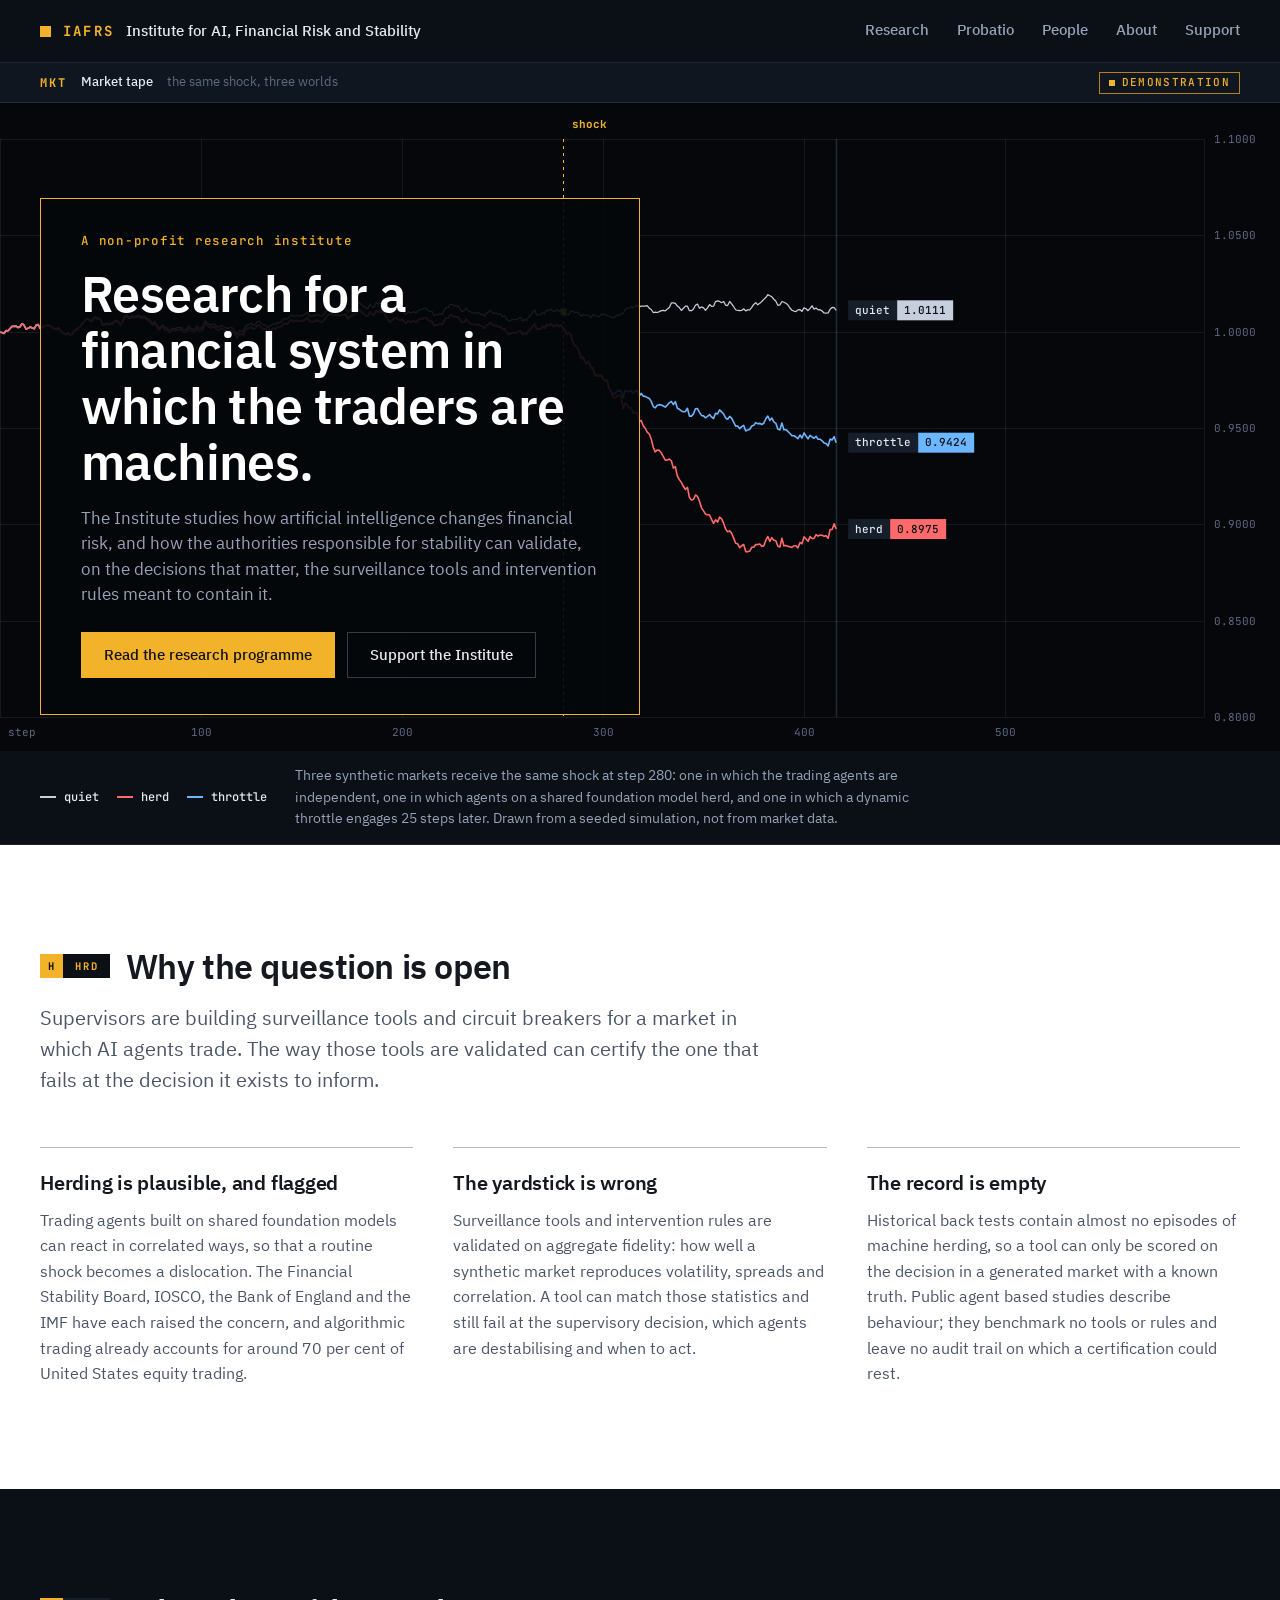
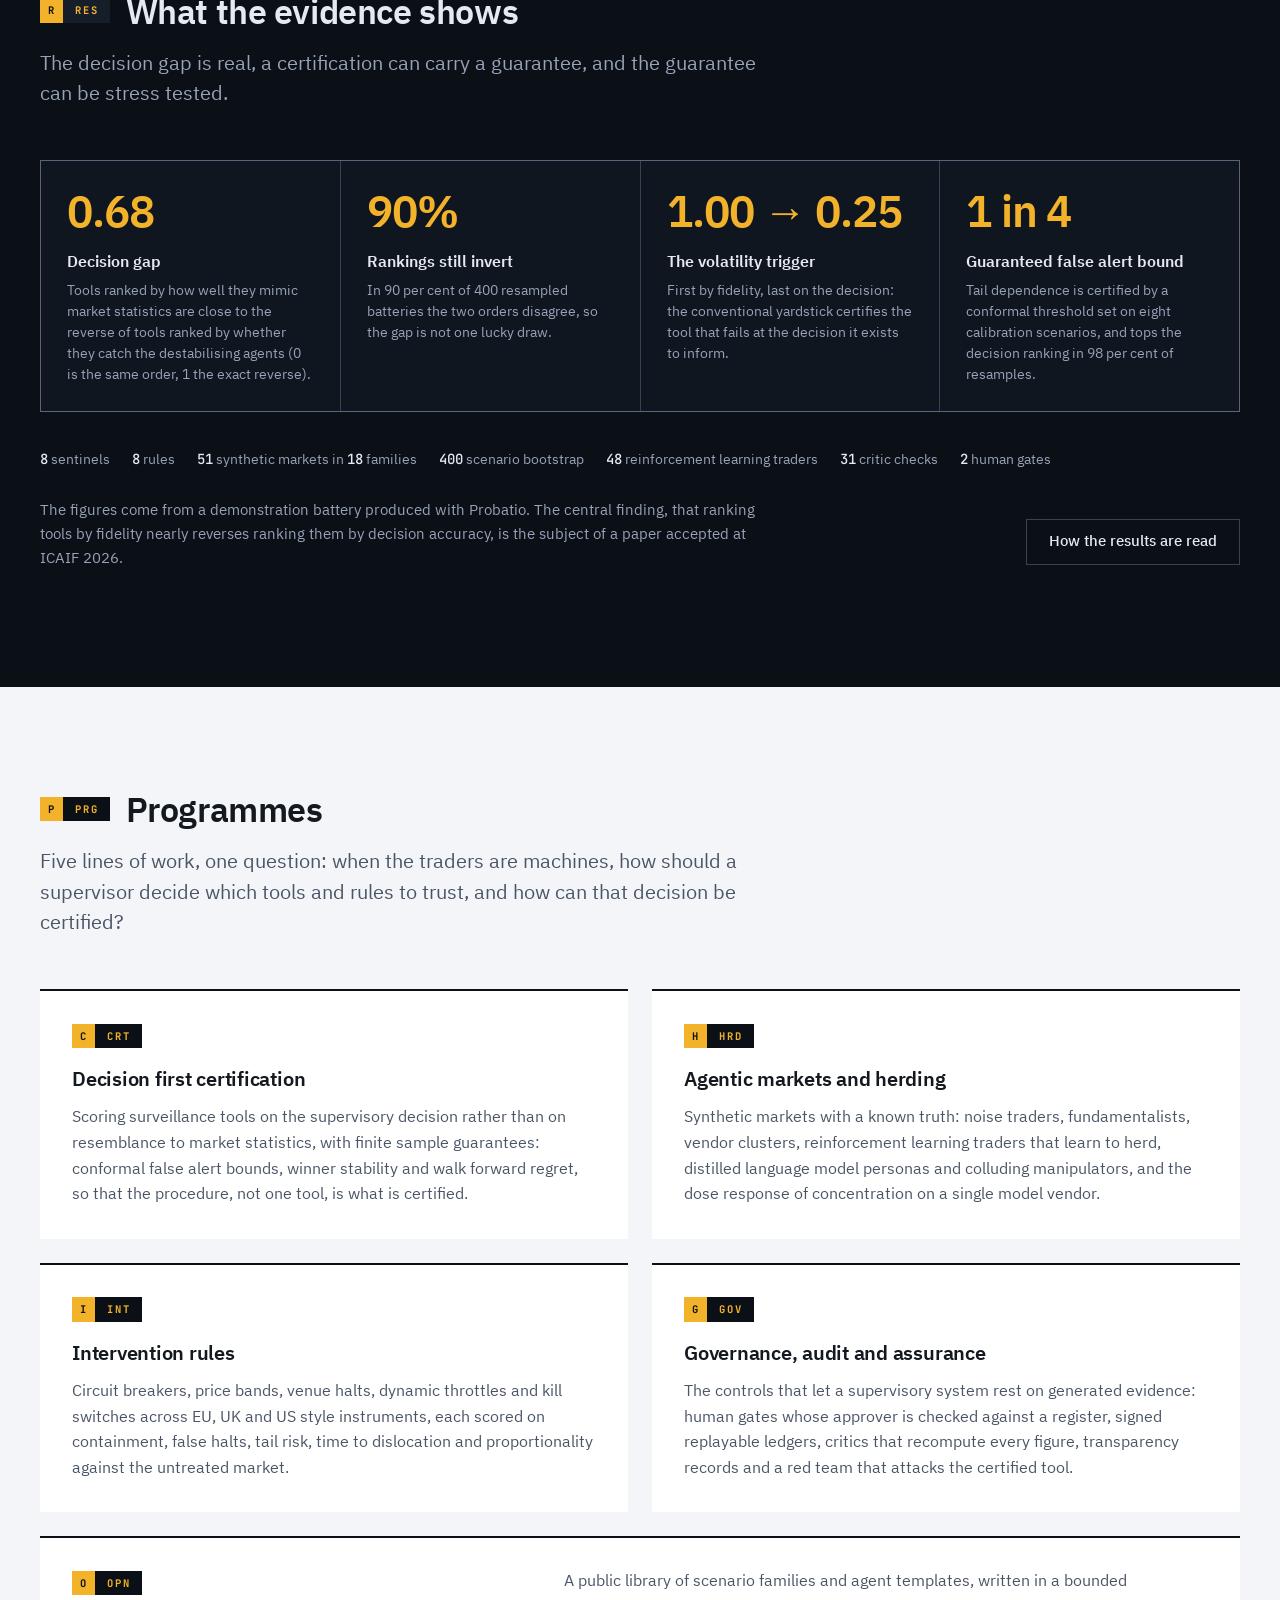
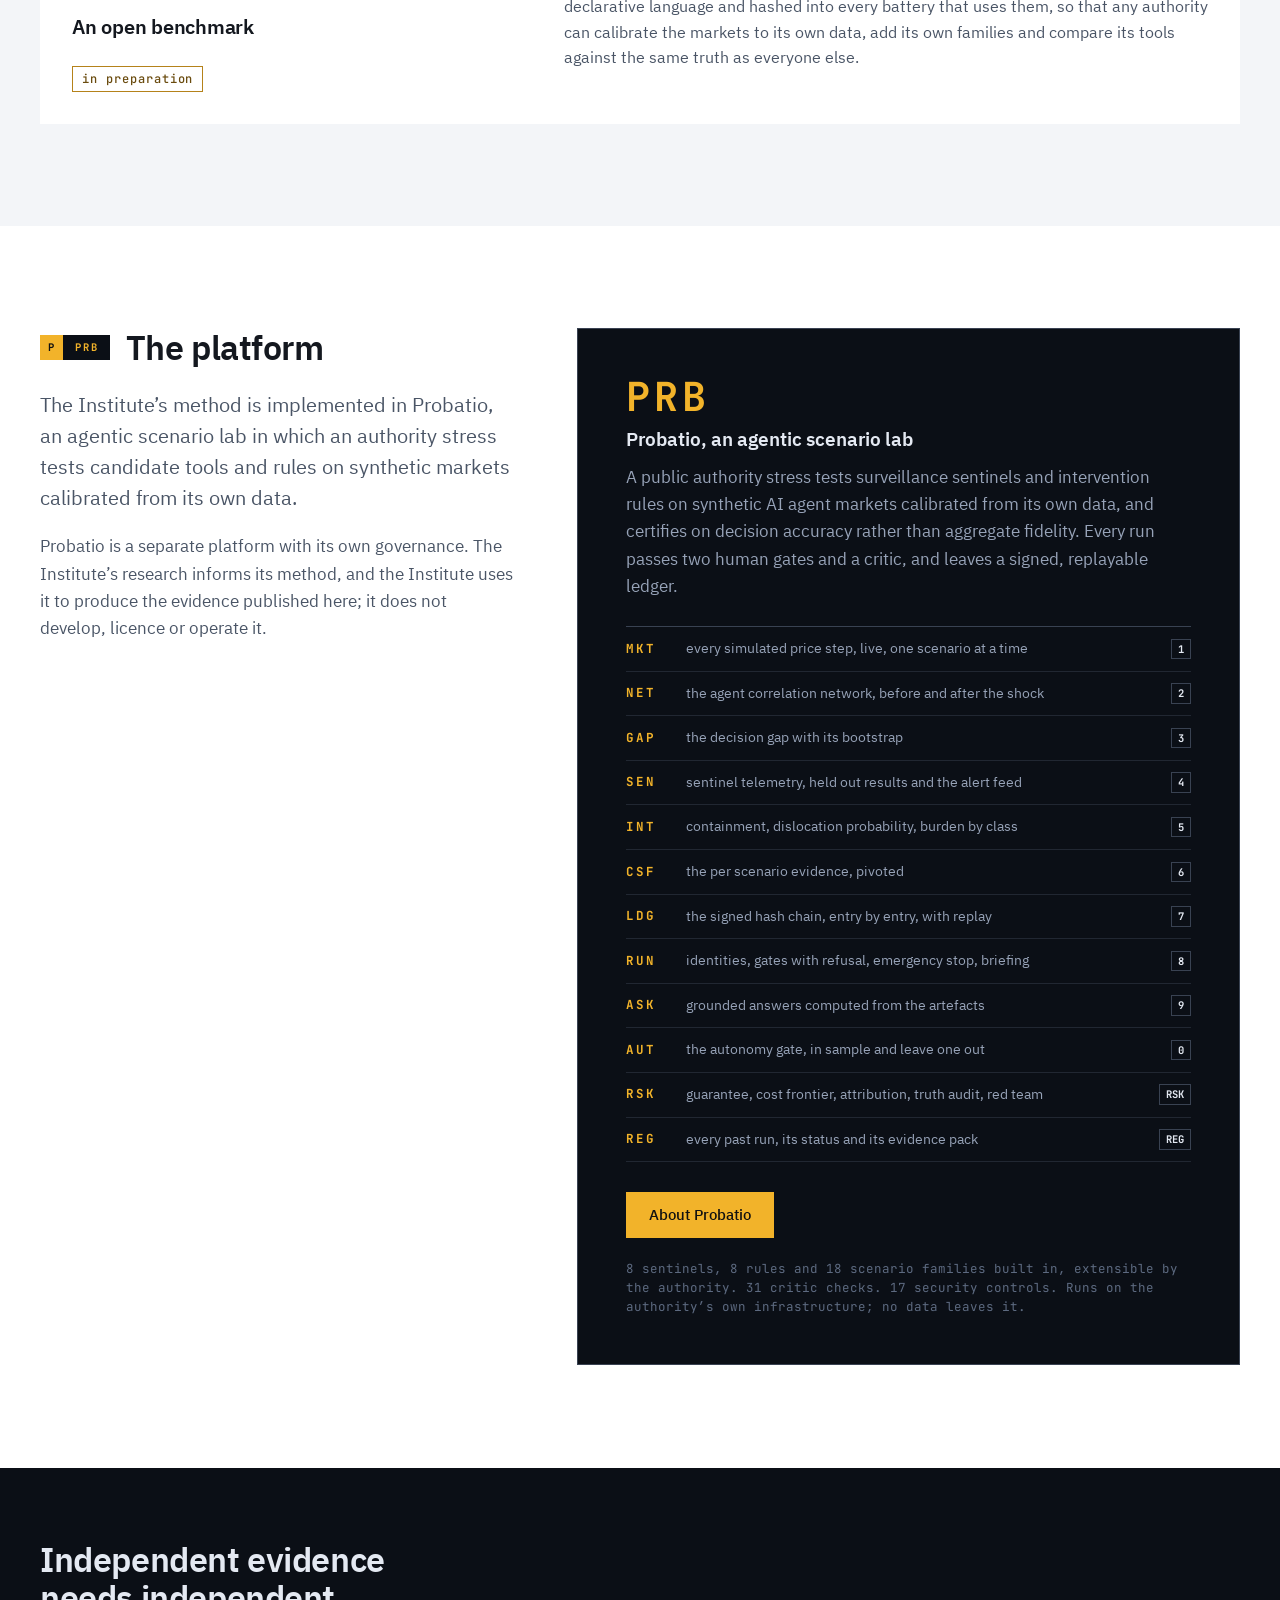
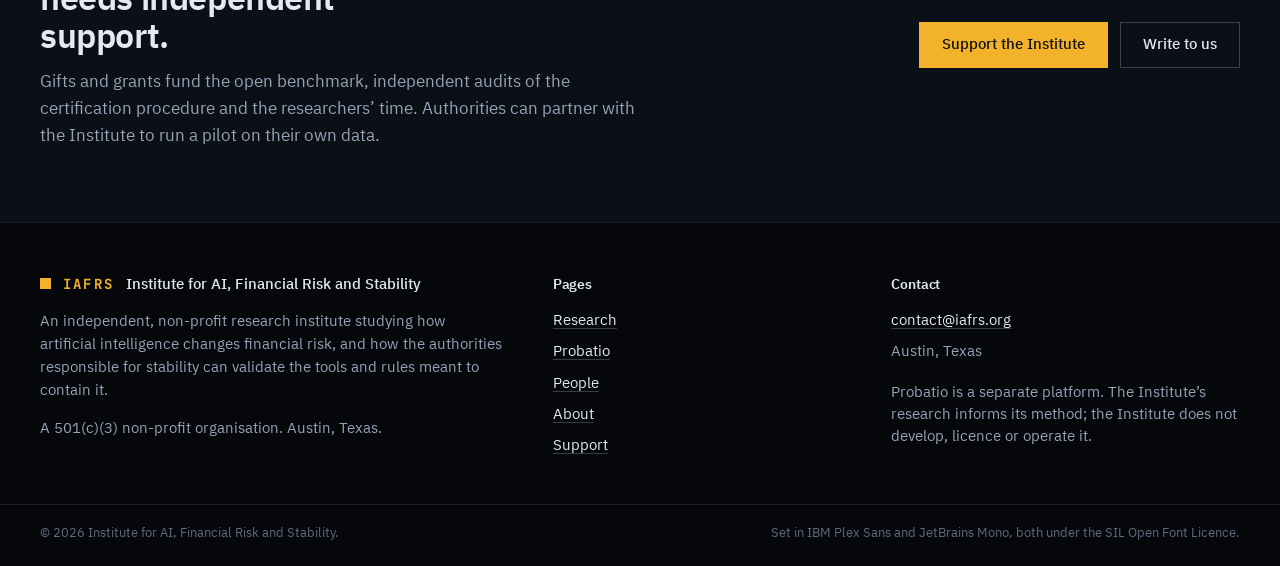
==== index.html @ 9e25022d "Institute site" ====
<!doctype html>
<html lang="en-GB">
<head>
<meta charset="utf-8">
<meta name="viewport" content="width=device-width, initial-scale=1">
<title>Institute for AI, Financial Risk and Stability</title>
<meta name="description" content="An independent, non-profit research institute studying how artificial intelligence changes financial risk, and how supervisors can validate the tools and rules meant to contain it.">
<meta property="og:title" content="Institute for AI, Financial Risk and Stability">
<meta property="og:description" content="An independent, non-profit research institute studying how artificial intelligence changes financial risk, and how supervisors can validate the tools and rules meant to contain it.">
<meta property="og:type" content="website">
<meta property="og:url" content="https://dgodorozha.github.io/iafrs/">
<meta property="og:image" content="https://dgodorozha.github.io/iafrs/img/og.png">
<meta name="twitter:card" content="summary_large_image">
<meta name="theme-color" content="#0b0f16">
<link rel="icon" href="img/favicon-32.png" sizes="32x32" type="image/png">
<link rel="icon" href="img/favicon-192.png" sizes="192x192" type="image/png">
<link rel="apple-touch-icon" href="img/apple-touch-icon.png">
<link rel="stylesheet" href="css/styles.css">
</head>
<body>
<a class="skip" href="#main">Skip to content</a>
<header class="top">
  <div class="wrap">
    <a class="brand" href="index.html" aria-label="Institute for AI, Financial Risk and Stability, home">
      <span class="brand__glyph" aria-hidden="true"></span>
      <span class="brand__code" aria-hidden="true">IAFRS</span>
      <span class="brand__name">Institute for AI, Financial Risk and Stability</span>
    </a>
    <button class="menu-btn" type="button" aria-expanded="false" aria-controls="nav">Menu</button>
    <nav class="nav" id="nav" aria-label="Site">
        <a href="research.html">Research</a>
        <a href="probatio.html">Probatio</a>
        <a href="people.html">People</a>
        <a href="about.html">About</a>
        <a href="support.html">Support</a>
    </nav>
  </div>
</header>
<main id="main">

<section class="hero" aria-label="Introduction">
  <div class="term">
    <div class="term__bar">
      <span class="fcode">MKT</span>
      <span class="title">Market tape</span>
      <span class="sub">the same shock, three worlds</span>
      <span class="right"><span class="chip chip--amber">demonstration</span></span>
    </div>
    <div class="term__body">
      <canvas id="tape" aria-hidden="true"></canvas>
      <div class="hero__card">
        <div class="kicker">A non-profit research institute</div>
        <h1>Research for a financial system in which the traders are machines.</h1>
        <p>The Institute studies how artificial intelligence changes financial risk, and how the authorities responsible for stability can validate, on the decisions that matter, the surveillance tools and intervention rules meant to contain it.</p>
        <div class="hero__actions">
          <a class="btn btn--amber" href="research.html">Read the research programme</a>
          <a class="btn btn--ghost-ink" href="support.html">Support the Institute</a>
        </div>
      </div>
    </div>
    <div class="term__foot">
      <div class="legend" aria-hidden="true"><span class="key key--quiet">quiet</span><span class="key key--herd">herd</span><span class="key key--throttle">throttle</span></div>
      <div class="caption">Three synthetic markets receive the same shock at step 280: one in which the trading agents are independent, one in which agents on a shared foundation model herd, and one in which a dynamic throttle engages 25 steps later. Drawn from a seeded simulation, not from market data.</div>
    </div>
  </div>
</section>

<section class="section" aria-labelledby="problem-h">
  <div class="wrap">
    <div class="head">
      <div class="head__row"><span class="tag"><b>H</b><span>HRD</span></span><h2 id="problem-h">Why the question is open</h2></div>
      <p class="lede">Supervisors are building surveillance tools and circuit breakers for a market in which AI agents trade. The way those tools are validated can certify the one that fails at the decision it exists to inform.</p>
    </div>
    <div class="cols">
      <div>
        <h3>Herding is plausible, and flagged</h3>
        <p>Trading agents built on shared foundation models can react in correlated ways, so that a routine shock becomes a dislocation. The Financial Stability Board, IOSCO, the Bank of England and the IMF have each raised the concern, and algorithmic trading already accounts for around 70 per cent of United States equity trading.</p>
      </div>
      <div>
        <h3>The yardstick is wrong</h3>
        <p>Surveillance tools and intervention rules are validated on aggregate fidelity: how well a synthetic market reproduces volatility, spreads and correlation. A tool can match those statistics and still fail at the supervisory decision, which agents are destabilising and when to act.</p>
      </div>
      <div>
        <h3>The record is empty</h3>
        <p>Historical back tests contain almost no episodes of machine herding, so a tool can only be scored on the decision in a generated market with a known truth. Public agent based studies describe behaviour; they benchmark no tools or rules and leave no audit trail on which a certification could rest.</p>
      </div>
    </div>
  </div>
</section>

<section class="section section--ink" aria-labelledby="evidence-h">
  <div class="wrap">
    <div class="head">
      <div class="head__row"><span class="tag"><b>R</b><span>RES</span></span><h2 id="evidence-h">What the evidence shows</h2></div>
      <p class="lede">The decision gap is real, a certification can carry a guarantee, and the guarantee can be stress tested.</p>
    </div>
    <div class="tiles">
      <div class="tile"><div class="tile__n">0.68</div><div class="tile__l">Decision gap</div><div class="tile__t">Tools ranked by how well they mimic market statistics are close to the reverse of tools ranked by whether they catch the destabilising agents (0 is the same order, 1 the exact reverse).</div></div>
      <div class="tile"><div class="tile__n">90%</div><div class="tile__l">Rankings still invert</div><div class="tile__t">In 90 per cent of 400 resampled batteries the two orders disagree, so the gap is not one lucky draw.</div></div>
      <div class="tile"><div class="tile__n">1.00 &rarr; 0.25</div><div class="tile__l">The volatility trigger</div><div class="tile__t">First by fidelity, last on the decision: the conventional yardstick certifies the tool that fails at the decision it exists to inform.</div></div>
      <div class="tile"><div class="tile__n">1 in 4</div><div class="tile__l">Guaranteed false alert bound</div><div class="tile__t">Tail dependence is certified by a conformal threshold set on eight calibration scenarios, and tops the decision ranking in 98 per cent of resamples.</div></div>
    </div>
    <div class="counts"><span><b>8</b> sentinels</span><span><b>8</b> rules</span><span><b>51</b> synthetic markets in <b>18</b> families</span><span><b>400</b> scenario bootstrap</span><span><b>48</b> reinforcement learning traders</span><span><b>31</b> critic checks</span><span><b>2</b> human gates</span></div>
    <div class="after-tiles">
      <p>The figures come from a demonstration battery produced with Probatio. The central finding, that ranking tools by fidelity nearly reverses ranking them by decision accuracy, is the subject of a paper accepted at ICAIF 2026.</p>
      <a class="btn btn--ghost-ink" href="research.html">How the results are read</a>
    </div>
  </div>
</section>

<section class="section section--panel" aria-labelledby="prog-h">
  <div class="wrap">
    <div class="head">
      <div class="head__row"><span class="tag"><b>P</b><span>PRG</span></span><h2 id="prog-h">Programmes</h2></div>
      <p class="lede">Five lines of work, one question: when the traders are machines, how should a supervisor decide which tools and rules to trust, and how can that decision be certified?</p>
    </div>
    <div class="prog">
      <article style="background:var(--paper)">
        <span class="tag"><b>C</b><span>CRT</span></span>
        <h3>Decision first certification</h3>
        <p>Scoring surveillance tools on the supervisory decision rather than on resemblance to market statistics, with finite sample guarantees: conformal false alert bounds, winner stability and walk forward regret, so that the procedure, not one tool, is what is certified.</p>
      </article>
      <article style="background:var(--paper)">
        <span class="tag"><b>H</b><span>HRD</span></span>
        <h3>Agentic markets and herding</h3>
        <p>Synthetic markets with a known truth: noise traders, fundamentalists, vendor clusters, reinforcement learning traders that learn to herd, distilled language model personas and colluding manipulators, and the dose response of concentration on a single model vendor.</p>
      </article>
      <article style="background:var(--paper)">
        <span class="tag"><b>I</b><span>INT</span></span>
        <h3>Intervention rules</h3>
        <p>Circuit breakers, price bands, venue halts, dynamic throttles and kill switches across EU, UK and US style instruments, each scored on containment, false halts, tail risk, time to dislocation and proportionality against the untreated market.</p>
      </article>
      <article style="background:var(--paper)">
        <span class="tag"><b>G</b><span>GOV</span></span>
        <h3>Governance, audit and assurance</h3>
        <p>The controls that let a supervisory system rest on generated evidence: human gates whose approver is checked against a register, signed replayable ledgers, critics that recompute every figure, transparency records and a red team that attacks the certified tool.</p>
      </article>
      <article class="wide" style="background:var(--paper)">
        <div>
          <span class="tag"><b>O</b><span>OPN</span></span>
          <h3>An open benchmark</h3>
          <span class="status">in preparation</span>
        </div>
        <p>A public library of scenario families and agent templates, written in a bounded declarative language and hashed into every battery that uses them, so that any authority can calibrate the markets to its own data, add its own families and compare its tools against the same truth as everyone else.</p>
      </article>
    </div>
  </div>
</section>

<section class="section" aria-labelledby="prb-h">
  <div class="wrap">
    <div class="split">
      <div class="sticky">
        <div class="head" style="margin-bottom:24px">
          <div class="head__row"><span class="tag"><b>P</b><span>PRB</span></span><h2 id="prb-h">The platform</h2></div>
        </div>
        <p class="lede" style="margin-bottom:20px">The Institute&rsquo;s method is implemented in Probatio, an agentic scenario lab in which an authority stress tests candidate tools and rules on synthetic markets calibrated from its own data.</p>
        <p class="muted">Probatio is a separate platform with its own governance. The Institute&rsquo;s research informs its method, and the Institute uses it to produce the evidence published here; it does not develop, licence or operate it.</p>
      </div>
      <div class="front">
    <div class="front__code">PRB</div>
    <div class="front__name">Probatio, an agentic scenario lab</div>
    <p>A public authority stress tests surveillance sentinels and intervention rules on synthetic AI agent markets calibrated from its own data, and certifies on decision accuracy rather than aggregate fidelity. Every run passes two human gates and a critic, and leaves a signed, replayable ledger.</p>
    <div class="front__grid front__grid--one">
      <div class="front__row"><span class="fcode">MKT</span><span>every simulated price step, live, one scenario at a time</span><span class="kbd">1</span></div>
      <div class="front__row"><span class="fcode">NET</span><span>the agent correlation network, before and after the shock</span><span class="kbd">2</span></div>
      <div class="front__row"><span class="fcode">GAP</span><span>the decision gap with its bootstrap</span><span class="kbd">3</span></div>
      <div class="front__row"><span class="fcode">SEN</span><span>sentinel telemetry, held out results and the alert feed</span><span class="kbd">4</span></div>
      <div class="front__row"><span class="fcode">INT</span><span>containment, dislocation probability, burden by class</span><span class="kbd">5</span></div>
      <div class="front__row"><span class="fcode">CSF</span><span>the per scenario evidence, pivoted</span><span class="kbd">6</span></div>
      <div class="front__row"><span class="fcode">LDG</span><span>the signed hash chain, entry by entry, with replay</span><span class="kbd">7</span></div>
      <div class="front__row"><span class="fcode">RUN</span><span>identities, gates with refusal, emergency stop, briefing</span><span class="kbd">8</span></div>
      <div class="front__row"><span class="fcode">ASK</span><span>grounded answers computed from the artefacts</span><span class="kbd">9</span></div>
      <div class="front__row"><span class="fcode">AUT</span><span>the autonomy gate, in sample and leave one out</span><span class="kbd">0</span></div>
      <div class="front__row"><span class="fcode">RSK</span><span>guarantee, cost frontier, attribution, truth audit, red team</span><span class="kbd">RSK</span></div>
      <div class="front__row"><span class="fcode">REG</span><span>every past run, its status and its evidence pack</span><span class="kbd">REG</span></div>
    </div>
    <div class="front__actions">
      <a class="btn btn--amber" href="probatio.html">About Probatio</a>
    </div>
    <div class="front__build">8 sentinels, 8 rules and 18 scenario families built in, extensible by the authority. 31 critic checks. 17 security controls. Runs on the authority&rsquo;s own infrastructure; no data leaves it.</div>
  </div>
    </div>
  </div>
</section>

<section class="band" aria-labelledby="give-h">
  <div class="wrap">
    <div>
      <h2 id="give-h">Independent evidence needs independent support.</h2>
      <p>Gifts and grants fund the open benchmark, independent audits of the certification procedure and the researchers&rsquo; time. Authorities can partner with the Institute to run a pilot on their own data.</p>
    </div>
    <div class="band__actions">
      <a class="btn btn--amber" href="support.html">Support the Institute</a>
      <a class="btn btn--ghost-ink" href="mailto:contact@iafrs.org">Write to us</a>
    </div>
  </div>
</section>

</main>
<footer class="foot">
  <div class="wrap">
    <div>
      <a class="brand" href="index.html" aria-label="Institute for AI, Financial Risk and Stability, home">
        <span class="brand__glyph" aria-hidden="true"></span>
        <span class="brand__code" aria-hidden="true">IAFRS</span>
        <span class="brand__name">Institute for AI, Financial Risk and Stability</span>
      </a>
      <p>An independent, non-profit research institute studying how artificial intelligence changes financial risk, and how the authorities responsible for stability can validate the tools and rules meant to contain it.</p>
      <p>A 501(c)(3) non-profit organisation. Austin, Texas.</p>
    </div>
    <div>
      <h4>Pages</h4>
      <ul>
        <li><a href="research.html">Research</a></li>
        <li><a href="probatio.html">Probatio</a></li>
        <li><a href="people.html">People</a></li>
        <li><a href="about.html">About</a></li>
        <li><a href="support.html">Support</a></li>
      </ul>
    </div>
    <div>
      <h4>Contact</h4>
      <ul>
        <li><a href="mailto:contact@iafrs.org">contact@iafrs.org</a></li>
        <li>Austin, Texas</li>
      </ul>
      <p class="small" style="margin-top:18px">Probatio is a separate platform. The Institute&rsquo;s research informs its method; the Institute does not develop, licence or operate it.</p>
    </div>
  </div>
  <div class="legal">
    <div class="wrap">
      <span>&copy; 2026 Institute for AI, Financial Risk and Stability.</span>
      <span>Set in IBM Plex Sans and JetBrains Mono, both under the SIL Open Font Licence.</span>
    </div>
  </div>
</footer>
<script src="js/site.js"></script>
</body>
</html>
---- css/styles.css ----
/* Institute for AI, Financial Risk and Stability
   White pages, dark panels, amber for codes and the active state, blue for data.
   Words in IBM Plex Sans, codes and figures in JetBrains Mono. One pixel rules,
   no rounded corners, no shadows. */

@font-face { font-family: "IBM Plex Sans"; font-weight: 400; font-style: normal; font-display: swap; src: url("../fonts/ibm-plex-sans-latin-400-normal.woff2") format("woff2"); }
@font-face { font-family: "IBM Plex Sans"; font-weight: 500; font-style: normal; font-display: swap; src: url("../fonts/ibm-plex-sans-latin-500-normal.woff2") format("woff2"); }
@font-face { font-family: "IBM Plex Sans"; font-weight: 600; font-style: normal; font-display: swap; src: url("../fonts/ibm-plex-sans-latin-600-normal.woff2") format("woff2"); }
@font-face { font-family: "JetBrains Mono"; font-weight: 400; font-style: normal; font-display: swap; src: url("../fonts/jetbrains-mono-latin-400-normal.woff2") format("woff2"); }
@font-face { font-family: "JetBrains Mono"; font-weight: 500; font-style: normal; font-display: swap; src: url("../fonts/jetbrains-mono-latin-500-normal.woff2") format("woff2"); }
@font-face { font-family: "JetBrains Mono"; font-weight: 700; font-style: normal; font-display: swap; src: url("../fonts/jetbrains-mono-latin-700-normal.woff2") format("woff2"); }

:root {
  --paper: #ffffff; --panel: #f3f5f8; --panel-2: #e8ecf2;
  --ink: #0b0f16; --ink-2: #10161f; --ink-3: #161e2a; --well: #05070b;
  --text: #14181f; --text-2: #4a5566; --text-3: #7a8597;
  --on-ink: #e4e9f2; --on-ink-2: #97a3b8; --on-ink-3: #5d6a80;
  --line: rgba(20, 24, 31, .12); --line-strong: rgba(20, 24, 31, .3);
  --line-ink: rgba(148, 163, 196, .16); --line-ink-2: rgba(148, 163, 196, .34);
  --amber: #f2b32a; --amber-deep: #b5821a; --amber-ink: #6a4b0e;
  --blue: #6cb5ff; --blue-deep: #2f6fb3; --herd: #ff6b6b; --quiet: #c7cfdc;
  --sans: "IBM Plex Sans", -apple-system, "Segoe UI", Roboto, Helvetica, Arial, sans-serif;
  --mono: "JetBrains Mono", ui-monospace, "SF Mono", Menlo, Consolas, monospace;
  --wrap: 1200px; --gutter: clamp(20px, 4vw, 40px);
}

* { box-sizing: border-box; }
html { -webkit-text-size-adjust: 100%; scroll-behavior: smooth; }
body { margin: 0; background: var(--paper); color: var(--text); font: 400 17px/1.6 var(--sans); -webkit-font-smoothing: antialiased; }
img, svg, canvas { display: block; max-width: 100%; }
a { color: inherit; text-decoration: underline; text-decoration-thickness: 1px; text-underline-offset: .18em; text-decoration-color: var(--amber-deep); }
a:hover { text-decoration-color: currentColor; }
:focus-visible { outline: 2px solid var(--amber); outline-offset: 2px; }
h1, h2, h3, h4 { margin: 0; font-weight: 600; letter-spacing: -.012em; line-height: 1.12; }
h1 { font-size: clamp(34px, 4.2vw, 50px); }
h2 { font-size: clamp(26px, 3vw, 34px); }
h3 { font-size: 20px; line-height: 1.3; }
h4 { font-size: 17px; line-height: 1.4; }
p { margin: 0 0 1em; }
p:last-child { margin-bottom: 0; }
ul, ol { margin: 0; padding-left: 1.2em; }
strong { font-weight: 600; }
em { font-style: italic; }
.mono, .num { font-family: var(--mono); font-variant-numeric: tabular-nums; }
.wrap { width: min(var(--wrap), 100% - 2 * var(--gutter)); margin: 0 auto; }
.lede { font-size: clamp(18px, 1.6vw, 21px); line-height: 1.5; color: var(--text-2); max-width: 62ch; }
.measure { max-width: 68ch; }
.muted { color: var(--text-2); }
.small { font-size: 14.5px; line-height: 1.55; }
.visually-hidden { position: absolute; width: 1px; height: 1px; margin: -1px; padding: 0; overflow: hidden; clip: rect(0 0 0 0); white-space: nowrap; border: 0; }
.skip { position: absolute; left: 12px; top: -60px; z-index: 50; background: var(--amber); color: #111; padding: 8px 12px; font: 500 14px var(--sans); text-decoration: none; }
.skip:focus { top: 12px; }

/* ------------------------------------------------------------- tags -- */
.tag { display: inline-flex; align-items: stretch; vertical-align: middle; font: 700 10.5px/1 var(--mono); letter-spacing: .18em; text-transform: uppercase; white-space: nowrap; }
.tag b { background: var(--amber); color: #111; padding: 7px 7px 7px 8px; font-weight: 700; }
.tag span { background: var(--ink); color: var(--amber); padding: 7px 11px 7px 12px; }
.ink .tag span, .section--ink .tag span, .term .tag span { background: var(--ink-3); }
.fcode { font: 700 12px/1 var(--mono); letter-spacing: .16em; color: var(--amber); text-transform: uppercase; }

/* --------------------------------------------------------- top bar -- */
.top { background: var(--ink); color: var(--on-ink); border-bottom: 1px solid var(--line-ink); }
.top .wrap { display: flex; align-items: center; justify-content: space-between; gap: 24px; min-height: 62px; }
.brand { display: flex; align-items: center; gap: 12px; text-decoration: none; color: inherit; min-width: 0; }
.brand__glyph { width: 11px; height: 11px; background: var(--amber); flex: none; }
.brand__code { font: 700 14px/1 var(--mono); letter-spacing: .16em; color: var(--amber); }
.brand__name { font: 500 14.5px/1.25 var(--sans); color: var(--on-ink); }
.nav { display: flex; align-items: center; gap: 28px; }
.nav a { font: 500 14.5px/1 var(--sans); color: var(--on-ink-2); text-decoration: none; padding: 8px 0; border-bottom: 2px solid transparent; }
.nav a:hover { color: var(--on-ink); }
.nav a[aria-current="page"] { color: var(--on-ink); border-bottom-color: var(--amber); }
.menu-btn { display: none; background: none; border: 1px solid var(--line-ink-2); color: var(--on-ink); font: 500 13px var(--mono); letter-spacing: .08em; padding: 8px 12px; cursor: pointer; }

/* ------------------------------------------------------------ hero -- */
.hero { background: var(--well); color: var(--on-ink); }
.term { border-bottom: 1px solid var(--line-ink); }
.term__bar { display: flex; align-items: center; gap: 14px; height: 40px; padding: 0 var(--gutter); background: var(--ink-2); border-bottom: 1px solid var(--line-ink); font-size: 13px; color: var(--on-ink-2); }
.term__bar .title { color: var(--on-ink); font-weight: 500; }
.term__bar .sub { color: var(--on-ink-3); }
.term__bar .right { margin-left: auto; display: flex; align-items: center; gap: 14px; }
.chip { display: inline-flex; align-items: center; gap: 7px; height: 22px; padding: 0 9px; border: 1px solid var(--line-ink-2); font: 500 11px/1 var(--mono); letter-spacing: .12em; text-transform: uppercase; color: var(--on-ink-2); }
.chip::before { content: ""; width: 6px; height: 6px; background: currentColor; }
.chip--amber { color: var(--amber); border-color: var(--amber-deep); }
.term__body { position: relative; height: clamp(520px, 72vh, 760px); overflow: hidden; }
#tape { position: absolute; inset: 0; width: 100%; height: 100%; }
.hero__card { position: absolute; left: var(--gutter); bottom: clamp(24px, 4vh, 48px); width: min(600px, calc(100% - 2 * var(--gutter))); background: rgba(5, 7, 11, .9); border: 1px solid var(--amber); padding: clamp(24px, 3vw, 36px) clamp(24px, 3.2vw, 40px); }
.hero__card .kicker { font: 500 12.5px/1 var(--mono); letter-spacing: .06em; color: var(--amber); margin-bottom: 18px; }
.hero__card h1 { color: #fff; margin-bottom: 16px; }
.hero__card p { color: var(--on-ink-2); font-size: 16.5px; line-height: 1.55; max-width: 54ch; margin-bottom: 24px; }
.hero__actions { display: flex; flex-wrap: wrap; gap: 12px; }
.term__foot { display: flex; flex-wrap: wrap; align-items: center; gap: 10px 28px; padding: 14px var(--gutter); background: var(--ink); font-size: 13.5px; color: var(--on-ink-2); }
.term__foot .legend { display: flex; gap: 18px; flex: none; }
.key { display: inline-flex; align-items: center; gap: 8px; font: 500 12px/1 var(--mono); color: var(--on-ink); }
.key::before { content: ""; width: 16px; height: 2px; background: var(--k, var(--on-ink)); }
.key--quiet { --k: var(--quiet); } .key--herd { --k: var(--herd); } .key--throttle { --k: var(--blue); }
.term__foot .caption { max-width: 78ch; }

/* --------------------------------------------------------- buttons -- */
.btn { display: inline-flex; align-items: center; justify-content: center; height: 46px; padding: 0 22px; font: 500 14.5px/1 var(--sans); text-decoration: none; border: 1px solid transparent; white-space: nowrap; cursor: pointer; }
.btn--amber { background: var(--amber); color: #111; }
.btn--amber:hover { background: #ffc43a; }
.btn--ghost { border-color: var(--line-strong); color: var(--text); background: transparent; }
.btn--ghost:hover { border-color: var(--text); }
.btn--ghost-ink { border-color: var(--line-ink-2); color: var(--on-ink); background: transparent; }
.btn--ghost-ink:hover { border-color: var(--on-ink); }
.btn--small { height: 38px; padding: 0 16px; font-size: 13.5px; }

/* -------------------------------------------------------- sections -- */
.section { padding: clamp(60px, 8vw, 108px) 0; }
.section--panel { background: var(--panel); }
.section--ink { background: var(--ink); color: var(--on-ink); }
.section--ink .lede, .section--ink .muted { color: var(--on-ink-2); }
.section--ink a { text-decoration-color: var(--amber); }
.section--well { background: var(--well); color: var(--on-ink); }
.section--well .lede, .section--well .muted { color: var(--on-ink-2); }
.section--well .tag span { background: var(--ink-3); }
.head { display: flex; flex-direction: column; gap: 18px; margin-bottom: clamp(32px, 4vw, 52px); }
.head__row { display: flex; align-items: center; gap: 16px; flex-wrap: wrap; }
.page-head { padding: clamp(48px, 6vw, 84px) 0 clamp(36px, 4vw, 56px); border-bottom: 1px solid var(--line); }
.page-head .lede { margin-top: 20px; }
.rule { border: 0; border-top: 1px solid var(--line); margin: 0; }
.section--ink .rule { border-top-color: var(--line-ink); }

/* three columns with a rule above each */
.cols { display: grid; grid-template-columns: repeat(3, minmax(0, 1fr)); gap: 40px; }
.cols > * { border-top: 1px solid var(--line-strong); padding-top: 22px; }
.section--ink .cols > * { border-top-color: var(--line-ink-2); }
.cols h3 { margin-bottom: 12px; }
.cols p { color: var(--text-2); font-size: 16px; }
.section--ink .cols p { color: var(--on-ink-2); }
.cols--2 { grid-template-columns: repeat(2, minmax(0, 1fr)); }

/* stat tiles */
.tiles { display: grid; grid-template-columns: repeat(4, minmax(0, 1fr)); gap: 1px; background: var(--line-ink-2); border: 1px solid var(--line-ink-2); }
.tile { background: var(--ink-2); padding: 28px 26px 26px; min-height: 100%; }
.tile__n { font: 600 clamp(36px, 3.4vw, 46px)/1 var(--sans); letter-spacing: -.02em; color: var(--amber); font-variant-numeric: tabular-nums; margin-bottom: 18px; }
.tile__l { font: 600 15.5px/1.35 var(--sans); color: var(--on-ink); margin-bottom: 8px; }
.tile__t { font-size: 14px; line-height: 1.5; color: var(--on-ink-2); }
.tiles--paper { background: var(--line); border-color: var(--line); }
.tiles--paper .tile { background: var(--panel); }
.tiles--paper .tile__n { color: var(--text); }
.tiles--paper .tile__l { color: var(--text); }
.tiles--paper .tile__t { color: var(--text-2); }
.after-tiles { display: flex; flex-wrap: wrap; gap: 16px 40px; align-items: center; justify-content: space-between; margin-top: 28px; color: var(--on-ink-2); font-size: 15px; }
.after-tiles p { max-width: 80ch; }
.counts { display: flex; flex-wrap: wrap; gap: 8px 22px; margin-top: 36px; font-size: 14px; color: var(--on-ink-2); }
.counts b { color: var(--on-ink); font-family: var(--mono); font-weight: 500; }

/* programme panels */
.prog { display: grid; grid-template-columns: repeat(2, minmax(0, 1fr)); gap: 24px; }
.prog > article { background: var(--panel); border-top: 2px solid var(--ink); padding: 30px 32px 32px; }
.prog > article.wide { grid-column: 1 / -1; display: grid; grid-template-columns: minmax(0, 1fr) minmax(0, 1.4fr); gap: 32px; align-items: start; }
.prog h3 { margin: 18px 0 12px; }
.prog p { color: var(--text-2); font-size: 16px; }
.prog .status { display: inline-block; margin-top: 14px; font: 500 12px/1 var(--mono); letter-spacing: .08em; color: var(--amber-ink); border: 1px solid var(--amber-deep); padding: 6px 9px; }

/* the Probatio front panel */
.front { background: var(--ink); color: var(--on-ink); border: 1px solid var(--line-ink-2); padding: clamp(28px, 4vw, 48px); }
.front__code { font: 700 40px/1 var(--mono); letter-spacing: .1em; color: var(--amber); margin-bottom: 10px; }
.front__name { font: 600 19px/1.3 var(--sans); margin-bottom: 12px; }
.front p { color: var(--on-ink-2); max-width: 70ch; }
.front__grid { display: grid; grid-template-columns: repeat(2, minmax(0, 1fr)); gap: 0 40px; margin: 26px 0 30px; border-top: 1px solid var(--line-ink-2); }
.front__grid--one { grid-template-columns: 1fr; }
.front__row { display: grid; grid-template-columns: 48px minmax(0, 1fr) 34px; align-items: center; gap: 12px; padding: 11px 0; border-bottom: 1px solid var(--line-ink); font-size: 13.5px; color: var(--on-ink-2); }
.front__row .fcode { font-size: 12.5px; }
.front__row .kbd { justify-self: end; font: 700 10.5px/1 var(--mono); color: var(--on-ink); border: 1px solid var(--line-ink-2); padding: 4px 6px; }
.front__actions { display: flex; flex-wrap: wrap; gap: 12px; align-items: center; }
.front__build { margin-top: 22px; font: 400 12.5px/1.5 var(--mono); color: var(--on-ink-3); }
.split { display: grid; grid-template-columns: minmax(0, 5fr) minmax(0, 7fr); gap: clamp(32px, 5vw, 72px); align-items: start; }
.split .sticky { position: sticky; top: 24px; }

/* ---------------------------------------------------------- figures -- */
.fig { margin: 0; background: var(--paper); border: 1px solid var(--line); padding: 24px 24px 18px; }
.section--panel .fig { background: var(--paper); }
.fig__title { display: flex; align-items: baseline; justify-content: space-between; gap: 16px; flex-wrap: wrap; margin-bottom: 14px; }
.fig__title h4 { font-size: 15.5px; }
.fig__legend { display: flex; gap: 18px; font: 500 12px/1 var(--mono); color: var(--text-2); }
.fig__legend span { display: inline-flex; align-items: center; gap: 7px; }
.fig__legend i { width: 12px; height: 12px; background: var(--k); }
.fig svg { width: 100%; height: auto; font-family: var(--sans); }
.fig svg text { font-size: 13px; fill: var(--text); }
.fig svg .num { font-family: var(--mono); font-size: 12px; fill: var(--text-2); }
.fig svg .lbl { fill: var(--text); }
.fig svg .axis { fill: var(--text-3); font-size: 11.5px; font-family: var(--mono); }
.fig svg .grid { stroke: var(--line); stroke-width: 1; }
.fig figcaption { margin-top: 14px; font-size: 14px; line-height: 1.55; color: var(--text-2); }
.fig details { margin-top: 12px; font-size: 13.5px; }
.fig summary { cursor: pointer; color: var(--text-2); font: 500 12.5px/1 var(--mono); letter-spacing: .04em; }
.fig table { border-collapse: collapse; width: 100%; margin-top: 10px; font-size: 13.5px; }
.fig th, .fig td { text-align: left; padding: 6px 8px; border-bottom: 1px solid var(--line); }
.fig td.num, .fig th.num { text-align: right; font-family: var(--mono); font-variant-numeric: tabular-nums; }
.fig th { font-weight: 500; color: var(--text-2); }

/* ------------------------------------------------------------ prose -- */
.prose { max-width: 70ch; }
.prose p { font-size: 17px; }
.prose h3 { margin: 36px 0 12px; }
.prose ul { margin: 0 0 1em; }
.prose li { margin-bottom: .5em; }
.prose li::marker { color: var(--amber-deep); }
.block { margin-bottom: clamp(40px, 6vw, 72px); }
.block:last-child { margin-bottom: 0; }
.two { display: grid; grid-template-columns: repeat(2, minmax(0, 1fr)); gap: 40px 56px; align-items: start; }
.two > * { min-width: 0; }

/* dark method panel */
.panel-ink { background: var(--ink); color: var(--on-ink); border: 1px solid var(--line-ink-2); }
.panel-ink__bar { display: flex; align-items: center; gap: 14px; padding: 12px 24px; border-bottom: 1px solid var(--line-ink-2); font-weight: 600; font-size: 15px; }
.panel-ink__body { padding: 24px; display: grid; grid-template-columns: repeat(2, minmax(0, 1fr)); gap: 24px 32px; font-size: 14.5px; line-height: 1.55; color: var(--on-ink-2); }
.panel-ink__body strong { color: var(--on-ink); }
.panel-ink__body p { margin-bottom: 12px; }
.panel-ink__body.one { grid-template-columns: minmax(0, 1fr); }

/* definition rows */
.rows { border-top: 1px solid var(--line-strong); }
.rows > div { display: grid; grid-template-columns: 150px minmax(0, 1fr); gap: 20px 32px; padding: 22px 0; border-bottom: 1px solid var(--line); }
.rows h3 { font-size: 17px; line-height: 1.4; }
.rows p { color: var(--text-2); font-size: 16px; }
.rows .when { font: 500 13px/1.6 var(--mono); color: var(--text-3); padding-top: 3px; }

/* steps, a real sequence */
.steps { counter-reset: s; list-style: none; padding: 0; display: grid; grid-template-columns: repeat(7, minmax(0, 1fr)); gap: 2px; }
.steps li { counter-increment: s; background: var(--panel); padding: 18px 16px 20px; border-top: 2px solid var(--ink); font-size: 14px; line-height: 1.45; color: var(--text-2); }
.section--panel .steps li { background: var(--paper); }
.steps li.gate { background: var(--ink); color: var(--on-ink-2); border-top-color: var(--amber); }
.steps li::before { content: counter(s, decimal-leading-zero); display: block; font: 700 11px/1 var(--mono); letter-spacing: .12em; color: var(--amber-deep); margin-bottom: 10px; }
.steps li.gate::before { color: var(--amber); }
.steps b { display: block; color: var(--text); font-weight: 600; margin-bottom: 6px; }
.steps li.gate b { color: var(--on-ink); }

/* outputs list */
.pubs { list-style: none; padding: 0; margin: 0; border-top: 1px solid var(--line-strong); }
.pubs li { display: grid; grid-template-columns: 90px minmax(0, 1fr); gap: 12px 32px; padding: 22px 0; border-bottom: 1px solid var(--line); }
.pubs .when { font: 500 13px/1.6 var(--mono); color: var(--text-3); padding-top: 3px; }
.pubs .title { font-weight: 600; font-size: 18px; line-height: 1.35; }
.pubs .with { color: var(--text-2); margin-top: 6px; }
.pubs .where { color: var(--text-2); font-size: 15px; margin-top: 4px; }

/* ----------------------------------------------------------- people -- */
.people { display: grid; grid-template-columns: repeat(2, minmax(0, 1fr)); gap: clamp(32px, 4vw, 56px) 56px; }
.person { display: grid; grid-template-columns: 128px minmax(0, 1fr); gap: 24px; align-items: start; }
.person__photo { width: 128px; height: 128px; border-radius: 50%; border: 3px solid var(--amber); padding: 3px; background: var(--paper); }
.person__photo img { width: 100%; height: 100%; border-radius: 50%; object-fit: cover; }
.person__name { display: flex; align-items: center; gap: 14px; flex-wrap: wrap; margin-bottom: 4px; }
.person__name h3 { font-size: 21px; }
.person__role { color: var(--text-2); font-size: 15px; margin-bottom: 12px; }
.person p { color: var(--text-2); font-size: 15.5px; margin-bottom: .8em; }

/* ---------------------------------------------------------- support -- */
.ways { display: grid; grid-template-columns: repeat(3, minmax(0, 1fr)); gap: 24px; }
.ways > article { background: var(--panel); padding: 30px 32px 32px; border-top: 2px solid var(--ink); display: flex; flex-direction: column; gap: 14px; }
.ways h3 { margin-top: 6px; }
.ways p { color: var(--text-2); font-size: 16px; flex: 1; }
.band { background: var(--ink); color: var(--on-ink); }
.band .wrap { display: grid; grid-template-columns: minmax(0, 1.4fr) minmax(0, 1fr); gap: 32px 56px; align-items: center; padding-top: clamp(44px, 6vw, 72px); padding-bottom: clamp(44px, 6vw, 72px); }
.band h2 { max-width: 20ch; margin-bottom: 14px; }
.band p { color: var(--on-ink-2); max-width: 60ch; }
.band__actions { display: flex; flex-wrap: wrap; gap: 12px; justify-content: flex-end; }

/* ----------------------------------------------------------- footer -- */
.foot { background: var(--well); color: var(--on-ink-2); border-top: 1px solid var(--line-ink); font-size: 14.5px; }
.foot .wrap { display: grid; grid-template-columns: minmax(0, 1.6fr) minmax(0, 1fr) minmax(0, 1.2fr); gap: 32px 48px; padding: 52px 0 40px; }
.foot h4 { color: var(--on-ink); font-size: 14px; margin-bottom: 14px; }
.foot ul { list-style: none; padding: 0; }
.foot li { margin-bottom: 8px; }
.foot a { color: var(--on-ink); text-decoration-color: var(--line-ink-2); }
.foot a:hover { text-decoration-color: var(--amber); }
.foot .brand { margin-bottom: 16px; }
.foot .legal { border-top: 1px solid var(--line-ink); }
.foot .legal .wrap { display: flex; flex-wrap: wrap; justify-content: space-between; gap: 8px 32px; padding: 18px 0 22px; font-size: 13px; color: var(--on-ink-3); }

/* --------------------------------------------------------- responsive -- */
@media (max-width: 1040px) {
  .tiles { grid-template-columns: repeat(2, minmax(0, 1fr)); }
  .steps { grid-template-columns: repeat(4, minmax(0, 1fr)); }
  .split { grid-template-columns: 1fr; }
  .split .sticky { position: static; }
}
@media (max-width: 860px) {
  .nav { display: none; position: absolute; left: 0; right: 0; top: 62px; z-index: 40; flex-direction: column; align-items: stretch; gap: 0; background: var(--ink-2); border-bottom: 1px solid var(--line-ink-2); padding: 8px var(--gutter) 12px; }
  .nav.open { display: flex; }
  .nav a { padding: 12px 0; border-bottom: 1px solid var(--line-ink); }
  .nav a[aria-current="page"] { border-bottom-color: var(--amber); }
  .menu-btn { display: inline-flex; }
  .top { position: relative; }
  .brand__name { display: none; }
  .cols, .cols--2, .prog, .two, .people, .ways, .front__grid, .panel-ink__body { grid-template-columns: 1fr; }
  .prog > article.wide { grid-template-columns: 1fr; }
  .band .wrap { grid-template-columns: 1fr; }
  .band__actions { justify-content: flex-start; }
  .foot .wrap { grid-template-columns: 1fr; }
  .term__body { height: auto; }
  #tape { position: relative; height: 320px; }
  .hero__card { position: static; width: auto; margin: 0; border-left: 0; border-right: 0; border-bottom: 0; }
  .rows > div, .pubs li { grid-template-columns: 1fr; gap: 6px; }
  .steps { grid-template-columns: repeat(2, minmax(0, 1fr)); }
  .person { grid-template-columns: 96px minmax(0, 1fr); gap: 18px; }
  .person__photo { width: 96px; height: 96px; }
}
@media (max-width: 520px) {
  .tiles { grid-template-columns: 1fr; }
  .steps { grid-template-columns: 1fr; }
  .person { grid-template-columns: 1fr; }
  .term__bar .sub { display: none; }
}
@media (prefers-reduced-motion: reduce) {
  html { scroll-behavior: auto; }
}
@media print {
  .top, .menu-btn, .term__foot, .hero__actions, .band, .skip { display: none !important; }
  body { font-size: 11pt; }
  .hero { background: none; color: #000; }
  .hero__card { position: static; border: 0; background: none; padding: 0; width: auto; }
  .hero__card h1, .hero__card p { color: #000; }
  #tape { display: none; }
  .section--ink, .panel-ink, .tile { background: #fff !important; color: #000 !important; border: 1px solid #999; }
  .tile__n, .tile__l, .tile__t, .panel-ink__body, .panel-ink__body strong { color: #000 !important; }
  .foot { background: none; color: #000; }
  .foot a { color: #000; }
}
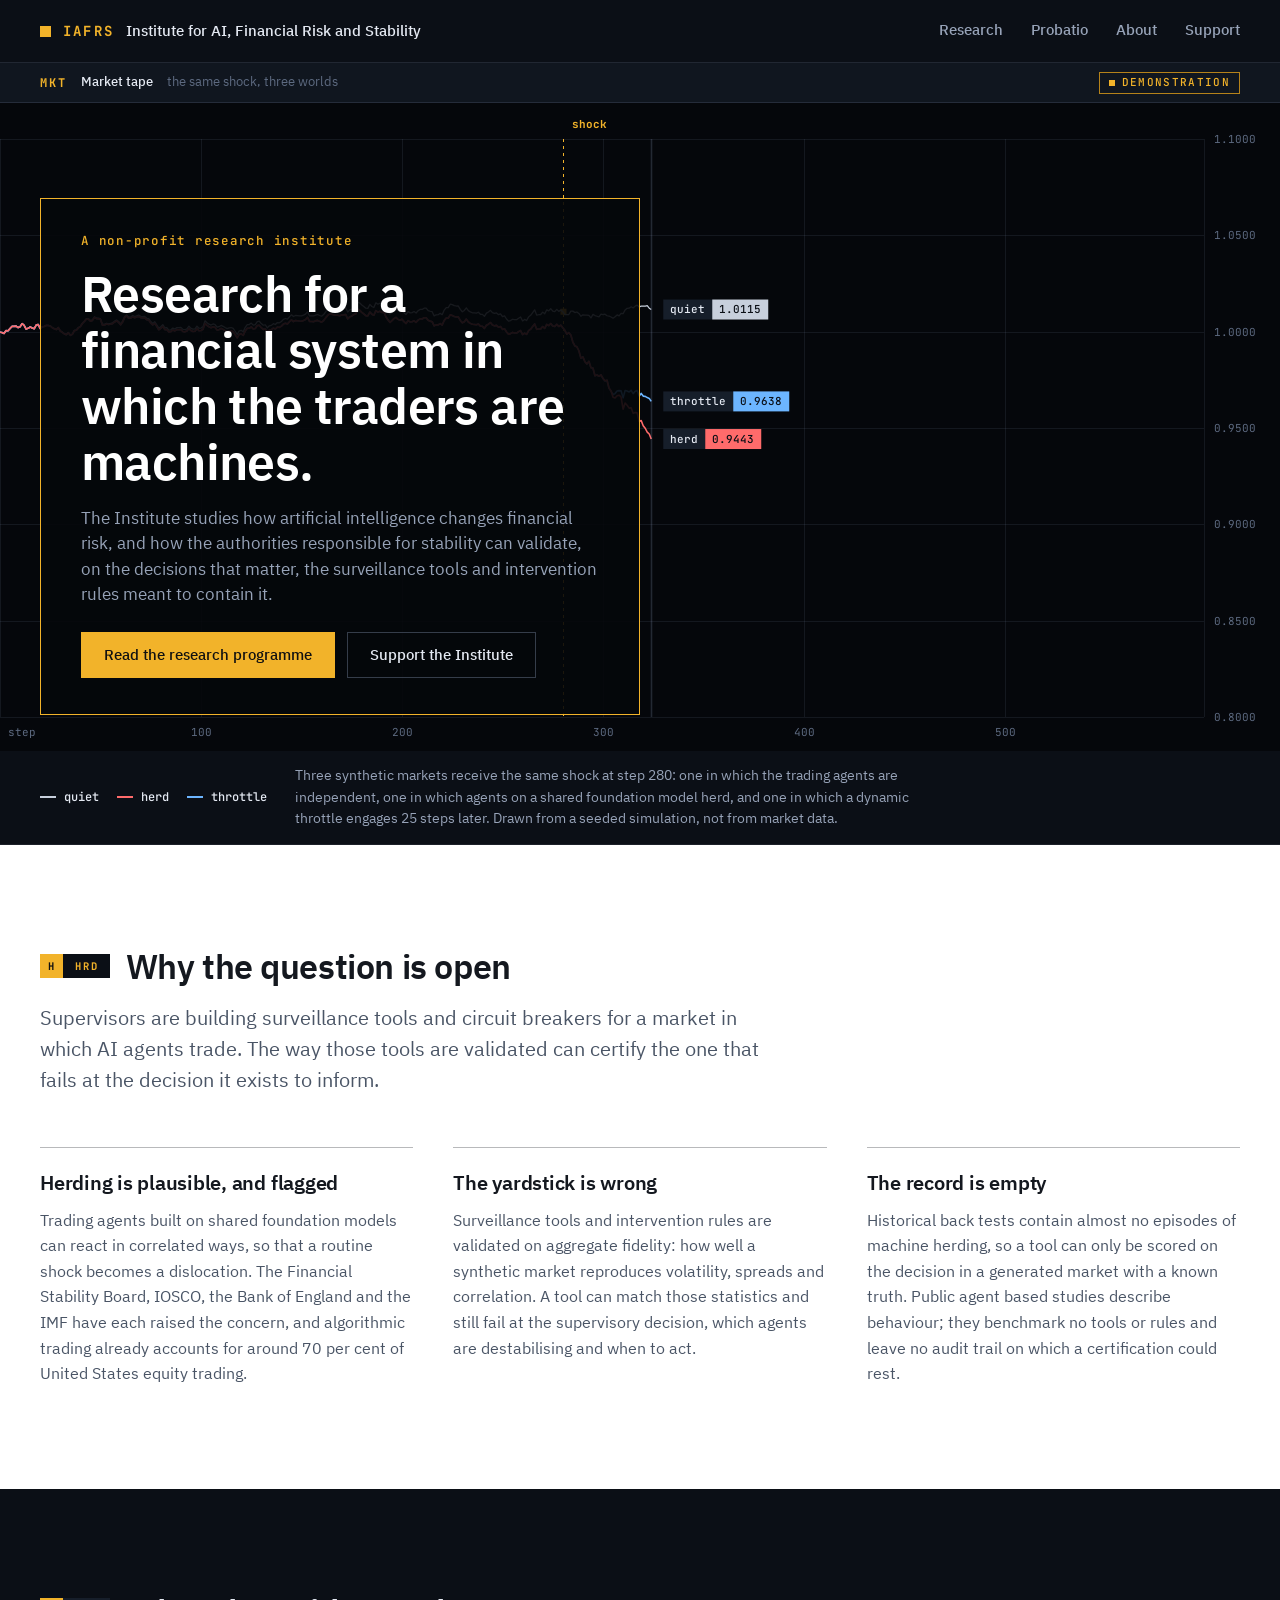
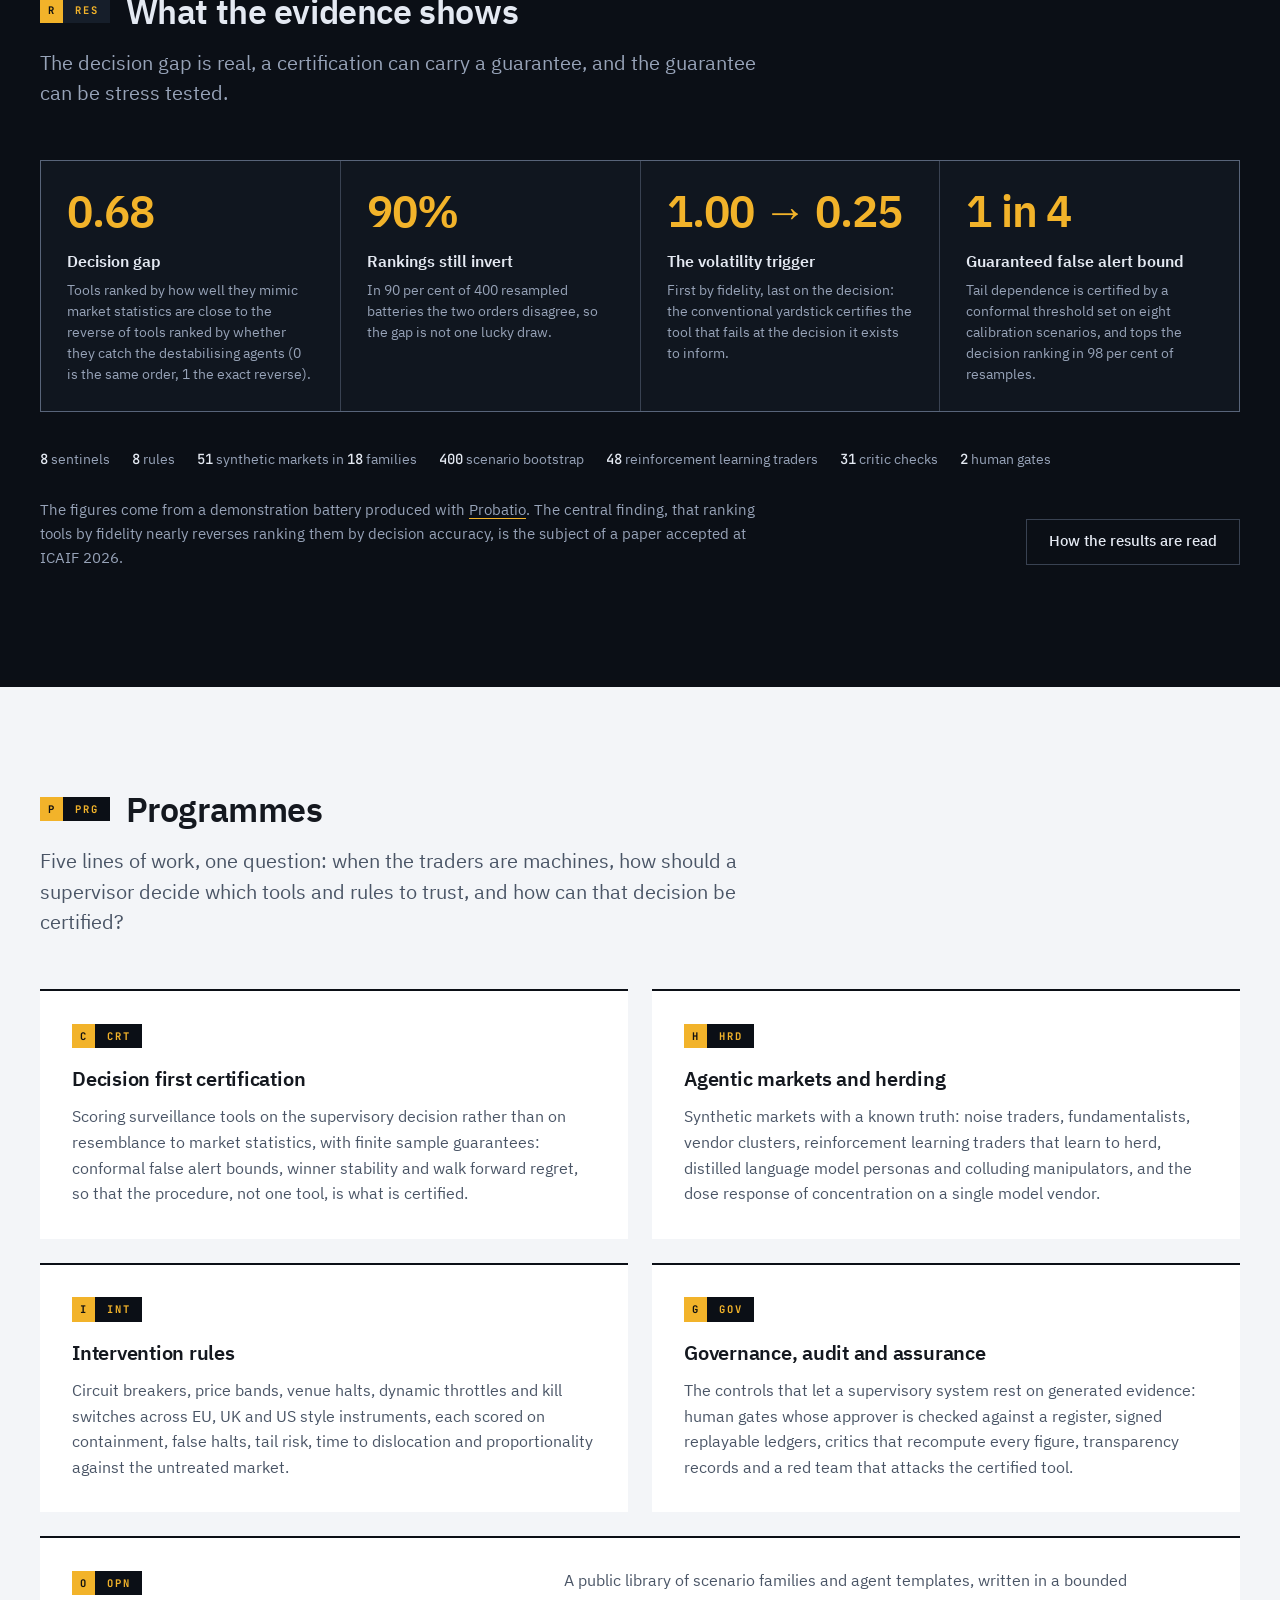
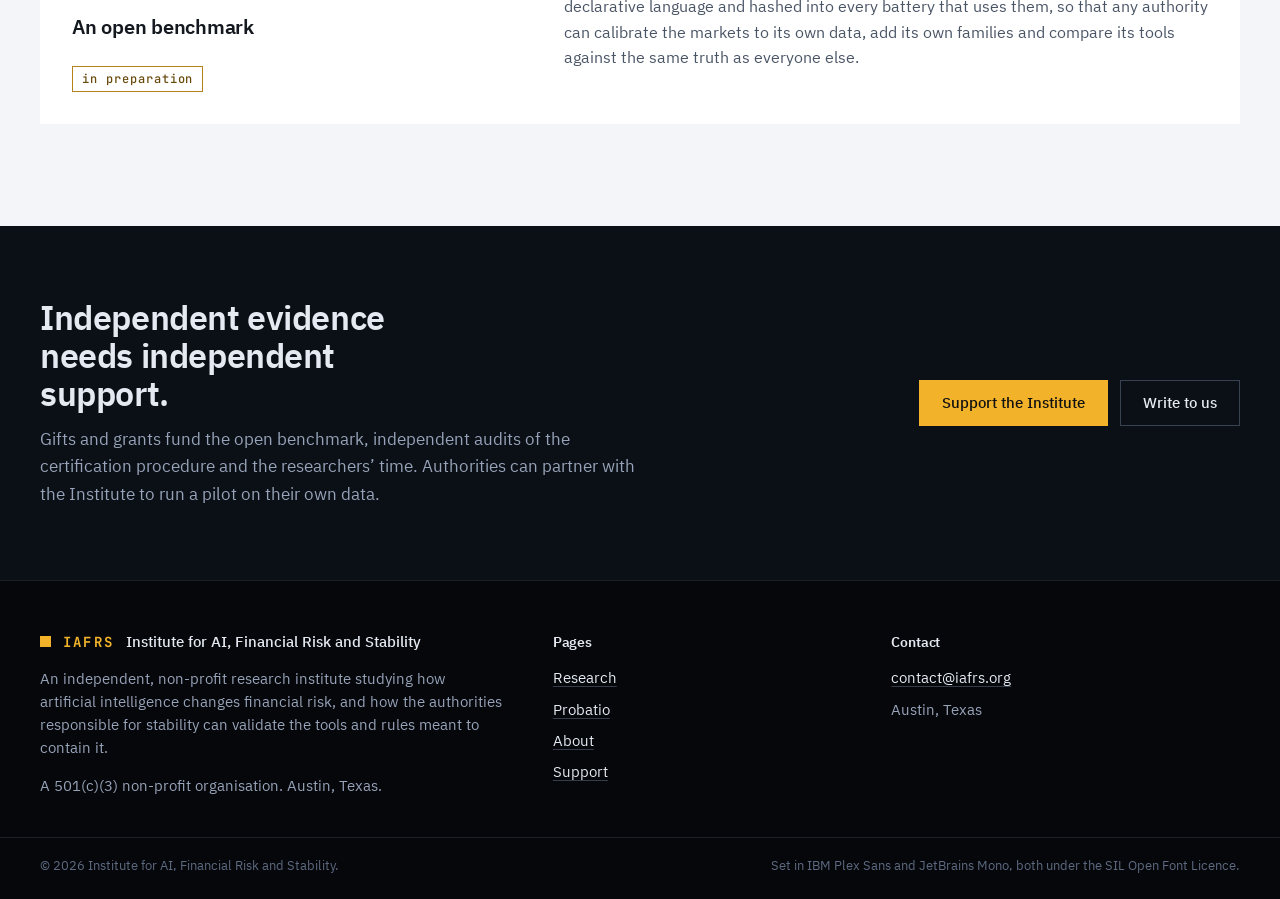
==== commit 341f5aa7: "Remove People; Probatio on its own page" ====
--- a/index.html
+++ b/index.html
@@ -30,7 +30,6 @@
     <nav class="nav" id="nav" aria-label="Site">
         <a href="research.html">Research</a>
         <a href="probatio.html">Probatio</a>
-        <a href="people.html">People</a>
         <a href="about.html">About</a>
         <a href="support.html">Support</a>
     </nav>
@@ -102,7 +101,7 @@
     </div>
     <div class="counts"><span><b>8</b> sentinels</span><span><b>8</b> rules</span><span><b>51</b> synthetic markets in <b>18</b> families</span><span><b>400</b> scenario bootstrap</span><span><b>48</b> reinforcement learning traders</span><span><b>31</b> critic checks</span><span><b>2</b> human gates</span></div>
     <div class="after-tiles">
-      <p>The figures come from a demonstration battery produced with Probatio. The central finding, that ranking tools by fidelity nearly reverses ranking them by decision accuracy, is the subject of a paper accepted at ICAIF 2026.</p>
+      <p>The figures come from a demonstration battery produced with <a href="probatio.html">Probatio</a>. The central finding, that ranking tools by fidelity nearly reverses ranking them by decision accuracy, is the subject of a paper accepted at ICAIF 2026.</p>
       <a class="btn btn--ghost-ink" href="research.html">How the results are read</a>
     </div>
   </div>
@@ -147,43 +146,6 @@
   </div>
 </section>
 
-<section class="section" aria-labelledby="prb-h">
-  <div class="wrap">
-    <div class="split">
-      <div class="sticky">
-        <div class="head" style="margin-bottom:24px">
-          <div class="head__row"><span class="tag"><b>P</b><span>PRB</span></span><h2 id="prb-h">The platform</h2></div>
-        </div>
-        <p class="lede" style="margin-bottom:20px">The Institute&rsquo;s method is implemented in Probatio, an agentic scenario lab in which an authority stress tests candidate tools and rules on synthetic markets calibrated from its own data.</p>
-        <p class="muted">Probatio is a separate platform with its own governance. The Institute&rsquo;s research informs its method, and the Institute uses it to produce the evidence published here; it does not develop, licence or operate it.</p>
-      </div>
-      <div class="front">
-    <div class="front__code">PRB</div>
-    <div class="front__name">Probatio, an agentic scenario lab</div>
-    <p>A public authority stress tests surveillance sentinels and intervention rules on synthetic AI agent markets calibrated from its own data, and certifies on decision accuracy rather than aggregate fidelity. Every run passes two human gates and a critic, and leaves a signed, replayable ledger.</p>
-    <div class="front__grid front__grid--one">
-      <div class="front__row"><span class="fcode">MKT</span><span>every simulated price step, live, one scenario at a time</span><span class="kbd">1</span></div>
-      <div class="front__row"><span class="fcode">NET</span><span>the agent correlation network, before and after the shock</span><span class="kbd">2</span></div>
-      <div class="front__row"><span class="fcode">GAP</span><span>the decision gap with its bootstrap</span><span class="kbd">3</span></div>
-      <div class="front__row"><span class="fcode">SEN</span><span>sentinel telemetry, held out results and the alert feed</span><span class="kbd">4</span></div>
-      <div class="front__row"><span class="fcode">INT</span><span>containment, dislocation probability, burden by class</span><span class="kbd">5</span></div>
-      <div class="front__row"><span class="fcode">CSF</span><span>the per scenario evidence, pivoted</span><span class="kbd">6</span></div>
-      <div class="front__row"><span class="fcode">LDG</span><span>the signed hash chain, entry by entry, with replay</span><span class="kbd">7</span></div>
-      <div class="front__row"><span class="fcode">RUN</span><span>identities, gates with refusal, emergency stop, briefing</span><span class="kbd">8</span></div>
-      <div class="front__row"><span class="fcode">ASK</span><span>grounded answers computed from the artefacts</span><span class="kbd">9</span></div>
-      <div class="front__row"><span class="fcode">AUT</span><span>the autonomy gate, in sample and leave one out</span><span class="kbd">0</span></div>
-      <div class="front__row"><span class="fcode">RSK</span><span>guarantee, cost frontier, attribution, truth audit, red team</span><span class="kbd">RSK</span></div>
-      <div class="front__row"><span class="fcode">REG</span><span>every past run, its status and its evidence pack</span><span class="kbd">REG</span></div>
-    </div>
-    <div class="front__actions">
-      <a class="btn btn--amber" href="probatio.html">About Probatio</a>
-    </div>
-    <div class="front__build">8 sentinels, 8 rules and 18 scenario families built in, extensible by the authority. 31 critic checks. 17 security controls. Runs on the authority&rsquo;s own infrastructure; no data leaves it.</div>
-  </div>
-    </div>
-  </div>
-</section>
-
 <section class="band" aria-labelledby="give-h">
   <div class="wrap">
     <div>
@@ -214,7 +176,6 @@
       <ul>
         <li><a href="research.html">Research</a></li>
         <li><a href="probatio.html">Probatio</a></li>
-        <li><a href="people.html">People</a></li>
         <li><a href="about.html">About</a></li>
         <li><a href="support.html">Support</a></li>
       </ul>
@@ -225,7 +186,6 @@
         <li><a href="mailto:contact@iafrs.org">contact@iafrs.org</a></li>
         <li>Austin, Texas</li>
       </ul>
-      <p class="small" style="margin-top:18px">Probatio is a separate platform. The Institute&rsquo;s research informs its method; the Institute does not develop, licence or operate it.</p>
     </div>
   </div>
   <div class="legal">
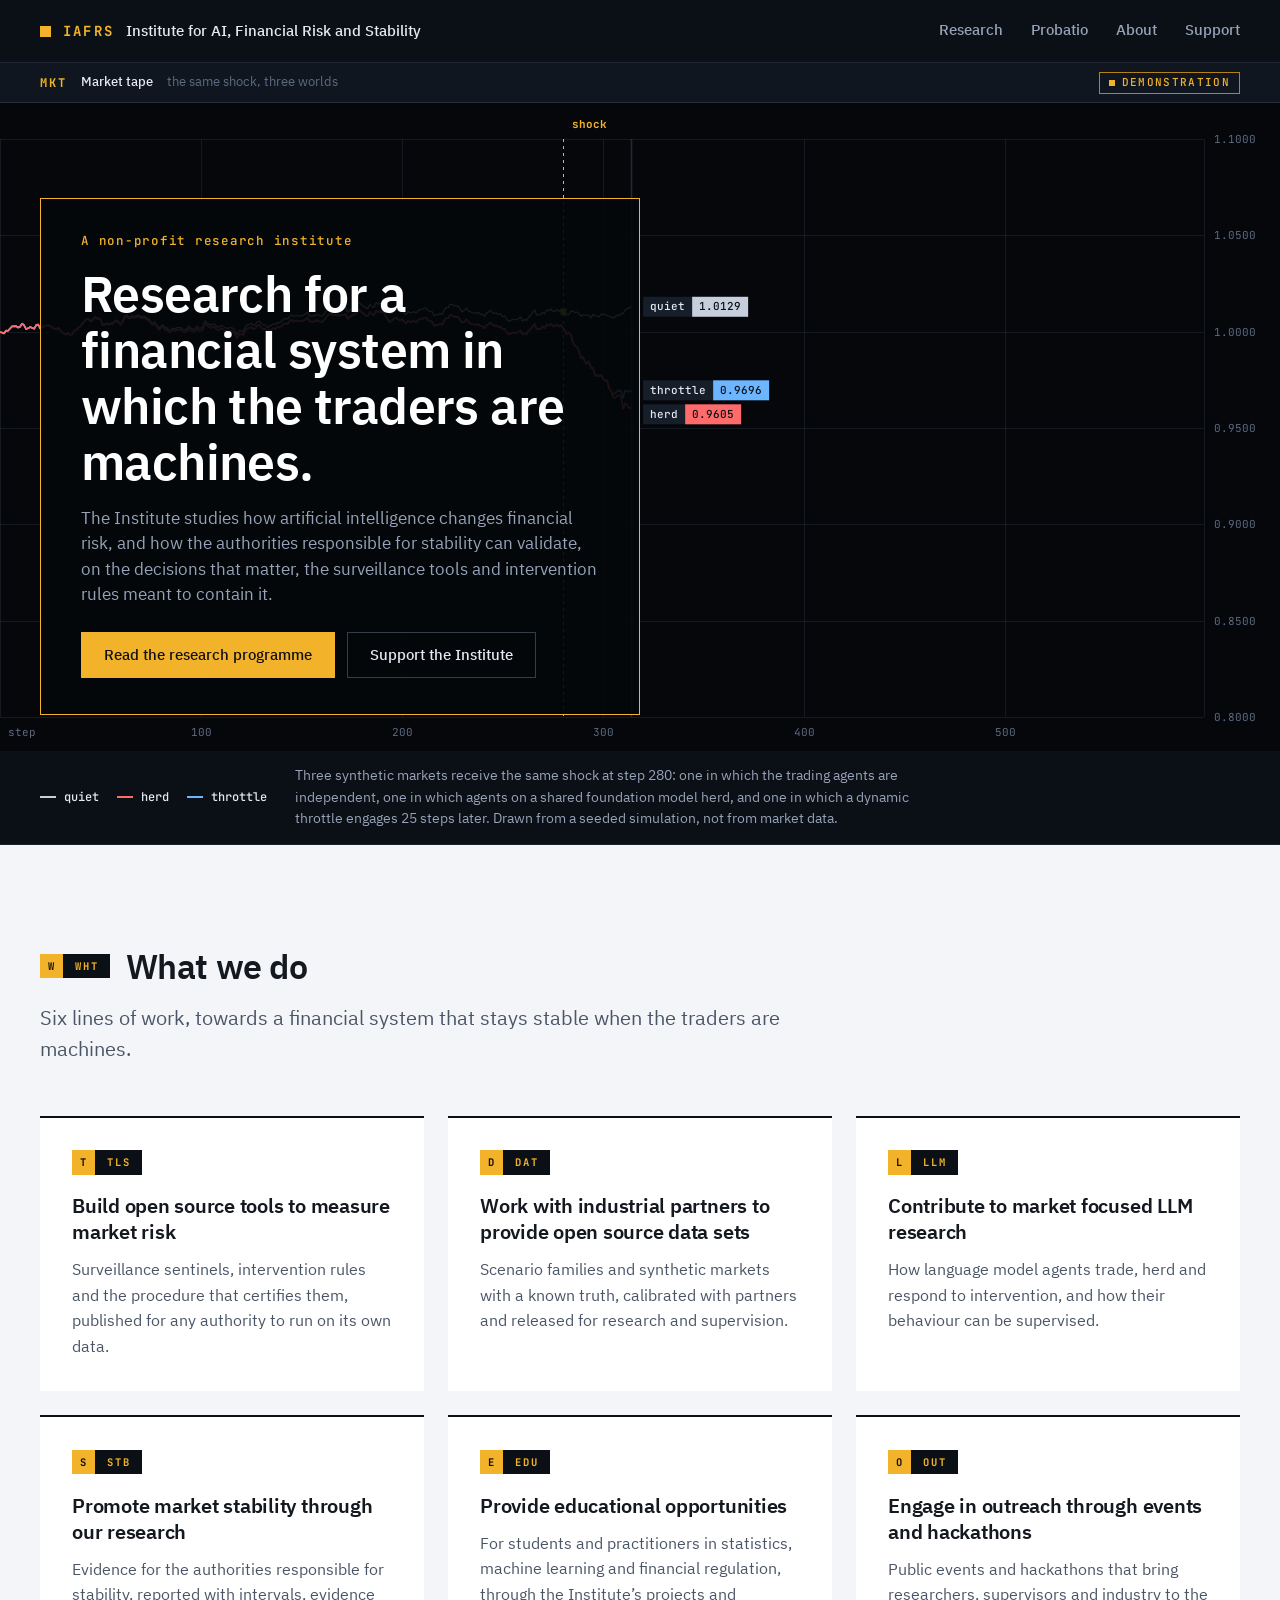
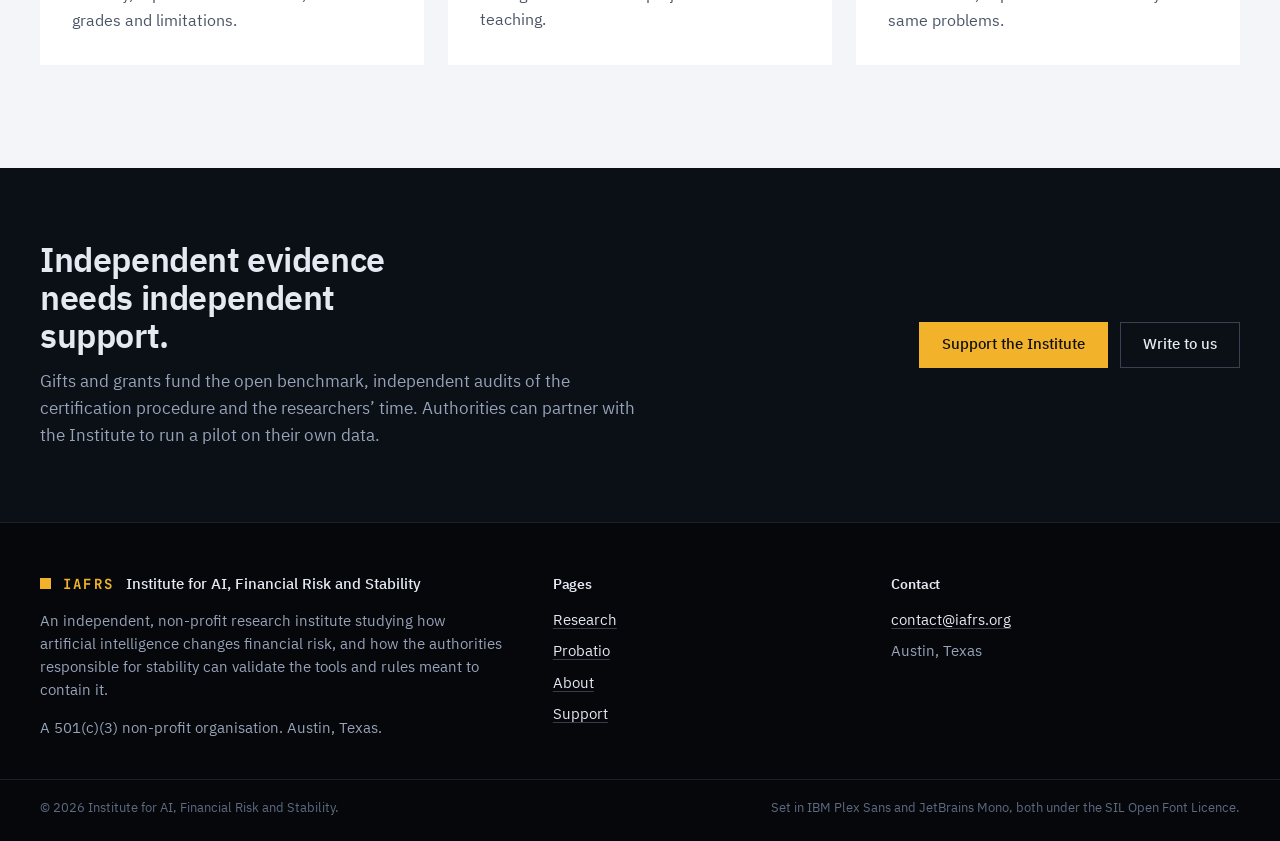
==== commit 66a6d08c: "What we do; problem and evidence on the Probatio page" ====
--- a/index.html
+++ b/index.html
@@ -64,83 +64,42 @@
   </div>
 </section>
 
-<section class="section" aria-labelledby="problem-h">
+<section class="section section--panel" aria-labelledby="what-h">
   <div class="wrap">
     <div class="head">
-      <div class="head__row"><span class="tag"><b>H</b><span>HRD</span></span><h2 id="problem-h">Why the question is open</h2></div>
-      <p class="lede">Supervisors are building surveillance tools and circuit breakers for a market in which AI agents trade. The way those tools are validated can certify the one that fails at the decision it exists to inform.</p>
+      <div class="head__row"><span class="tag"><b>W</b><span>WHT</span></span><h2 id="what-h">What we do</h2></div>
+      <p class="lede">Six lines of work, towards a financial system that stays stable when the traders are machines.</p>
     </div>
-    <div class="cols">
-      <div>
-        <h3>Herding is plausible, and flagged</h3>
-        <p>Trading agents built on shared foundation models can react in correlated ways, so that a routine shock becomes a dislocation. The Financial Stability Board, IOSCO, the Bank of England and the IMF have each raised the concern, and algorithmic trading already accounts for around 70 per cent of United States equity trading.</p>
-      </div>
-      <div>
-        <h3>The yardstick is wrong</h3>
-        <p>Surveillance tools and intervention rules are validated on aggregate fidelity: how well a synthetic market reproduces volatility, spreads and correlation. A tool can match those statistics and still fail at the supervisory decision, which agents are destabilising and when to act.</p>
-      </div>
-      <div>
-        <h3>The record is empty</h3>
-        <p>Historical back tests contain almost no episodes of machine herding, so a tool can only be scored on the decision in a generated market with a known truth. Public agent based studies describe behaviour; they benchmark no tools or rules and leave no audit trail on which a certification could rest.</p>
-      </div>
-    </div>
-  </div>
-</section>
-
-<section class="section section--ink" aria-labelledby="evidence-h">
-  <div class="wrap">
-    <div class="head">
-      <div class="head__row"><span class="tag"><b>R</b><span>RES</span></span><h2 id="evidence-h">What the evidence shows</h2></div>
-      <p class="lede">The decision gap is real, a certification can carry a guarantee, and the guarantee can be stress tested.</p>
-    </div>
-    <div class="tiles">
-      <div class="tile"><div class="tile__n">0.68</div><div class="tile__l">Decision gap</div><div class="tile__t">Tools ranked by how well they mimic market statistics are close to the reverse of tools ranked by whether they catch the destabilising agents (0 is the same order, 1 the exact reverse).</div></div>
-      <div class="tile"><div class="tile__n">90%</div><div class="tile__l">Rankings still invert</div><div class="tile__t">In 90 per cent of 400 resampled batteries the two orders disagree, so the gap is not one lucky draw.</div></div>
-      <div class="tile"><div class="tile__n">1.00 &rarr; 0.25</div><div class="tile__l">The volatility trigger</div><div class="tile__t">First by fidelity, last on the decision: the conventional yardstick certifies the tool that fails at the decision it exists to inform.</div></div>
-      <div class="tile"><div class="tile__n">1 in 4</div><div class="tile__l">Guaranteed false alert bound</div><div class="tile__t">Tail dependence is certified by a conformal threshold set on eight calibration scenarios, and tops the decision ranking in 98 per cent of resamples.</div></div>
-    </div>
-    <div class="counts"><span><b>8</b> sentinels</span><span><b>8</b> rules</span><span><b>51</b> synthetic markets in <b>18</b> families</span><span><b>400</b> scenario bootstrap</span><span><b>48</b> reinforcement learning traders</span><span><b>31</b> critic checks</span><span><b>2</b> human gates</span></div>
-    <div class="after-tiles">
-      <p>The figures come from a demonstration battery produced with <a href="probatio.html">Probatio</a>. The central finding, that ranking tools by fidelity nearly reverses ranking them by decision accuracy, is the subject of a paper accepted at ICAIF 2026.</p>
-      <a class="btn btn--ghost-ink" href="research.html">How the results are read</a>
-    </div>
-  </div>
-</section>
-
-<section class="section section--panel" aria-labelledby="prog-h">
-  <div class="wrap">
-    <div class="head">
-      <div class="head__row"><span class="tag"><b>P</b><span>PRG</span></span><h2 id="prog-h">Programmes</h2></div>
-      <p class="lede">Five lines of work, one question: when the traders are machines, how should a supervisor decide which tools and rules to trust, and how can that decision be certified?</p>
-    </div>
-    <div class="prog">
+    <div class="prog prog--3">
       <article style="background:var(--paper)">
-        <span class="tag"><b>C</b><span>CRT</span></span>
-        <h3>Decision first certification</h3>
-        <p>Scoring surveillance tools on the supervisory decision rather than on resemblance to market statistics, with finite sample guarantees: conformal false alert bounds, winner stability and walk forward regret, so that the procedure, not one tool, is what is certified.</p>
+        <span class="tag"><b>T</b><span>TLS</span></span>
+        <h3>Build open source tools to measure market risk</h3>
+        <p>Surveillance sentinels, intervention rules and the procedure that certifies them, published for any authority to run on its own data.</p>
       </article>
       <article style="background:var(--paper)">
-        <span class="tag"><b>H</b><span>HRD</span></span>
-        <h3>Agentic markets and herding</h3>
-        <p>Synthetic markets with a known truth: noise traders, fundamentalists, vendor clusters, reinforcement learning traders that learn to herd, distilled language model personas and colluding manipulators, and the dose response of concentration on a single model vendor.</p>
+        <span class="tag"><b>D</b><span>DAT</span></span>
+        <h3>Work with industrial partners to provide open source data sets</h3>
+        <p>Scenario families and synthetic markets with a known truth, calibrated with partners and released for research and supervision.</p>
       </article>
       <article style="background:var(--paper)">
-        <span class="tag"><b>I</b><span>INT</span></span>
-        <h3>Intervention rules</h3>
-        <p>Circuit breakers, price bands, venue halts, dynamic throttles and kill switches across EU, UK and US style instruments, each scored on containment, false halts, tail risk, time to dislocation and proportionality against the untreated market.</p>
+        <span class="tag"><b>L</b><span>LLM</span></span>
+        <h3>Contribute to market focused LLM research</h3>
+        <p>How language model agents trade, herd and respond to intervention, and how their behaviour can be supervised.</p>
       </article>
       <article style="background:var(--paper)">
-        <span class="tag"><b>G</b><span>GOV</span></span>
-        <h3>Governance, audit and assurance</h3>
-        <p>The controls that let a supervisory system rest on generated evidence: human gates whose approver is checked against a register, signed replayable ledgers, critics that recompute every figure, transparency records and a red team that attacks the certified tool.</p>
+        <span class="tag"><b>S</b><span>STB</span></span>
+        <h3>Promote market stability through our research</h3>
+        <p>Evidence for the authorities responsible for stability, reported with intervals, evidence grades and limitations.</p>
       </article>
-      <article class="wide" style="background:var(--paper)">
-        <div>
-          <span class="tag"><b>O</b><span>OPN</span></span>
-          <h3>An open benchmark</h3>
-          <span class="status">in preparation</span>
-        </div>
-        <p>A public library of scenario families and agent templates, written in a bounded declarative language and hashed into every battery that uses them, so that any authority can calibrate the markets to its own data, add its own families and compare its tools against the same truth as everyone else.</p>
+      <article style="background:var(--paper)">
+        <span class="tag"><b>E</b><span>EDU</span></span>
+        <h3>Provide educational opportunities</h3>
+        <p>For students and practitioners in statistics, machine learning and financial regulation, through the Institute&rsquo;s projects and teaching.</p>
+      </article>
+      <article style="background:var(--paper)">
+        <span class="tag"><b>O</b><span>OUT</span></span>
+        <h3>Engage in outreach through events and hackathons</h3>
+        <p>Public events and hackathons that bring researchers, supervisors and industry to the same problems.</p>
       </article>
     </div>
   </div>
--- a/css/styles.css
+++ b/css/styles.css
@@ -133,7 +133,7 @@
 /* stat tiles */
 .tiles { display: grid; grid-template-columns: repeat(4, minmax(0, 1fr)); gap: 1px; background: var(--line-ink-2); border: 1px solid var(--line-ink-2); }
 .tile { background: var(--ink-2); padding: 28px 26px 26px; min-height: 100%; }
-.tile__n { font: 600 clamp(36px, 3.4vw, 46px)/1 var(--sans); letter-spacing: -.02em; color: var(--amber); font-variant-numeric: tabular-nums; margin-bottom: 18px; }
+.tile__n { font: 600 clamp(34px, 3vw, 42px)/1 var(--sans); white-space: nowrap; letter-spacing: -.02em; color: var(--amber); font-variant-numeric: tabular-nums; margin-bottom: 18px; }
 .tile__l { font: 600 15.5px/1.35 var(--sans); color: var(--on-ink); margin-bottom: 8px; }
 .tile__t { font-size: 14px; line-height: 1.5; color: var(--on-ink-2); }
 .tiles--paper { background: var(--line); border-color: var(--line); }
@@ -148,6 +148,7 @@
 
 /* programme panels */
 .prog { display: grid; grid-template-columns: repeat(2, minmax(0, 1fr)); gap: 24px; }
+.prog--3 { grid-template-columns: repeat(3, minmax(0, 1fr)); }
 .prog > article { background: var(--panel); border-top: 2px solid var(--ink); padding: 30px 32px 32px; }
 .prog > article.wide { grid-column: 1 / -1; display: grid; grid-template-columns: minmax(0, 1fr) minmax(0, 1.4fr); gap: 32px; align-items: start; }
 .prog h3 { margin: 18px 0 12px; }
@@ -284,7 +285,7 @@
   .menu-btn { display: inline-flex; }
   .top { position: relative; }
   .brand__name { display: none; }
-  .cols, .cols--2, .prog, .two, .people, .ways, .front__grid, .panel-ink__body { grid-template-columns: 1fr; }
+  .cols, .cols--2, .prog, .prog--3, .two, .people, .ways, .front__grid, .panel-ink__body { grid-template-columns: 1fr; }
   .prog > article.wide { grid-template-columns: 1fr; }
   .band .wrap { grid-template-columns: 1fr; }
   .band__actions { justify-content: flex-start; }
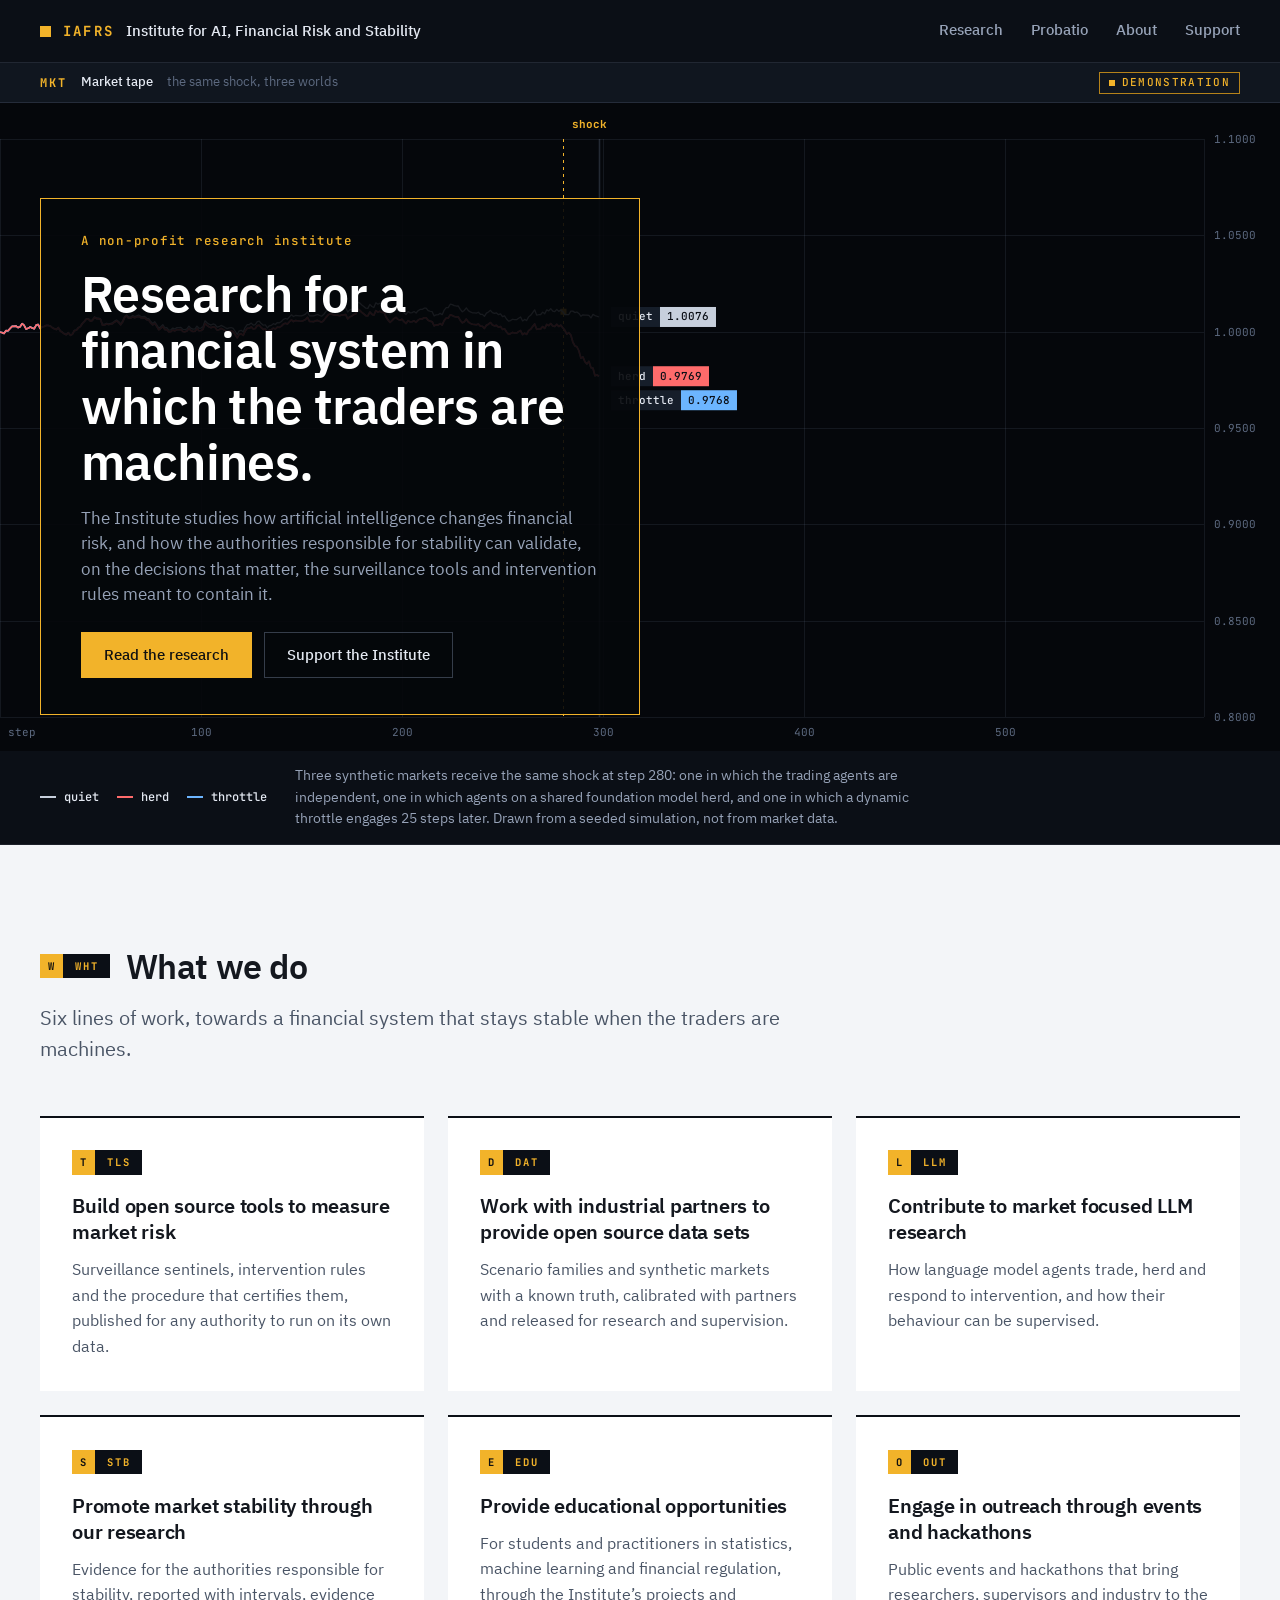
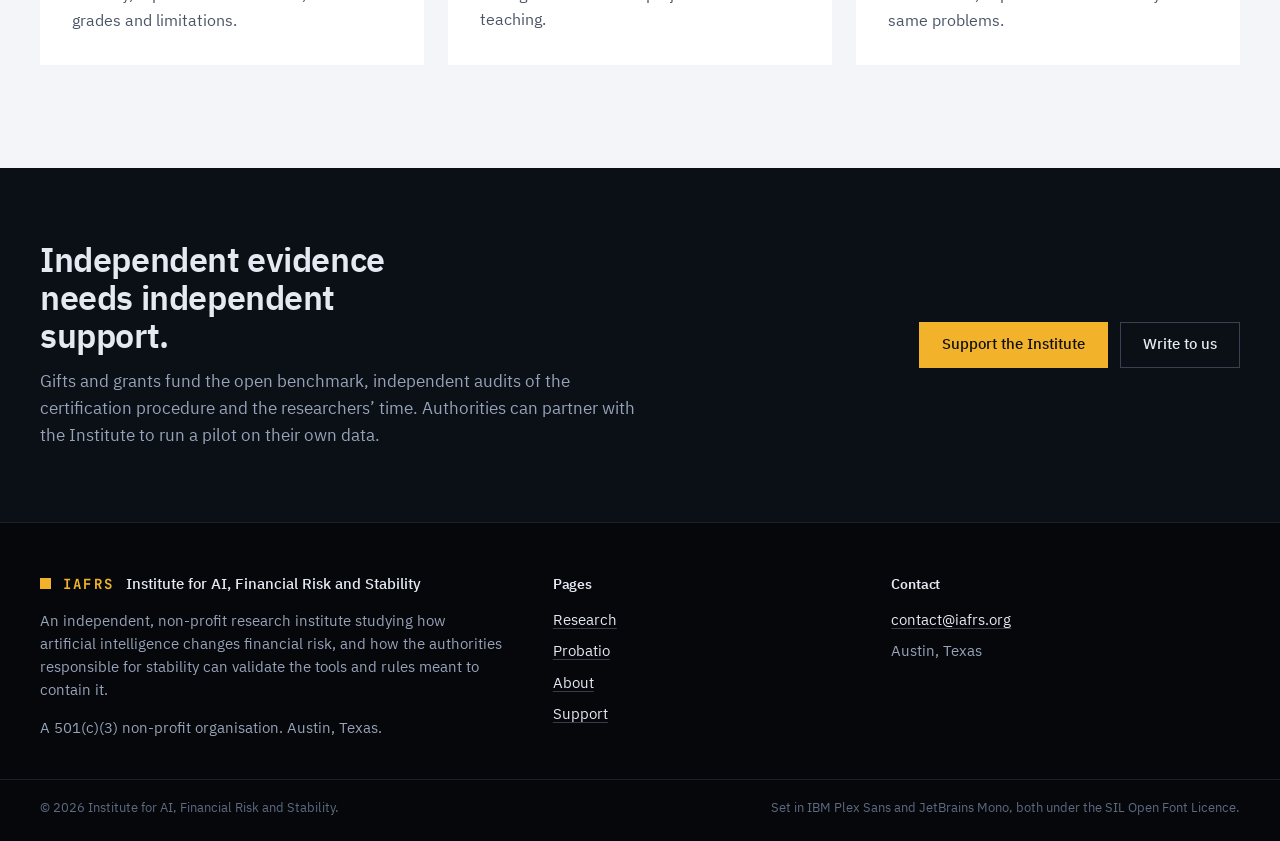
==== commit 349cc418: "Research under the terminal on the Probatio page" ====
--- a/index.html
+++ b/index.html
@@ -52,7 +52,7 @@
         <h1>Research for a financial system in which the traders are machines.</h1>
         <p>The Institute studies how artificial intelligence changes financial risk, and how the authorities responsible for stability can validate, on the decisions that matter, the surveillance tools and intervention rules meant to contain it.</p>
         <div class="hero__actions">
-          <a class="btn btn--amber" href="research.html">Read the research programme</a>
+          <a class="btn btn--amber" href="probatio.html#research-h">Read the research</a>
           <a class="btn btn--ghost-ink" href="support.html">Support the Institute</a>
         </div>
       </div>
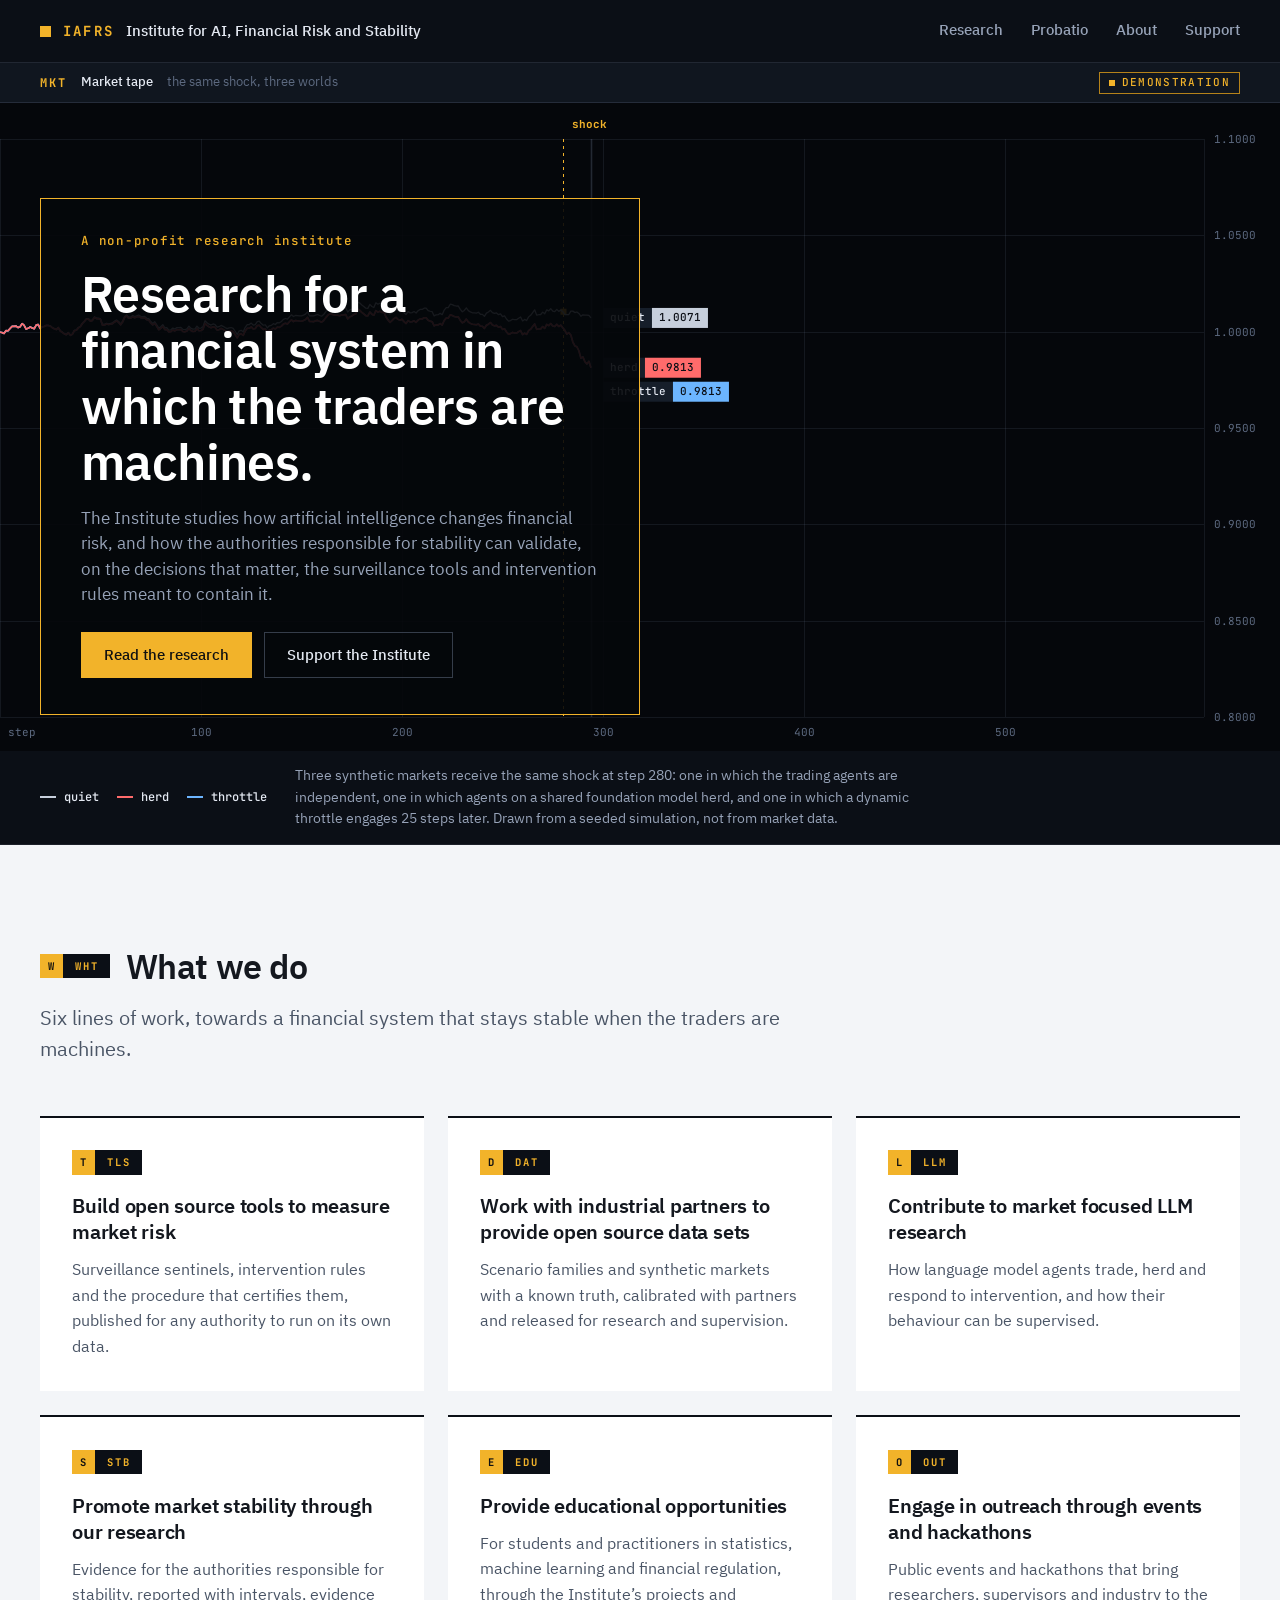
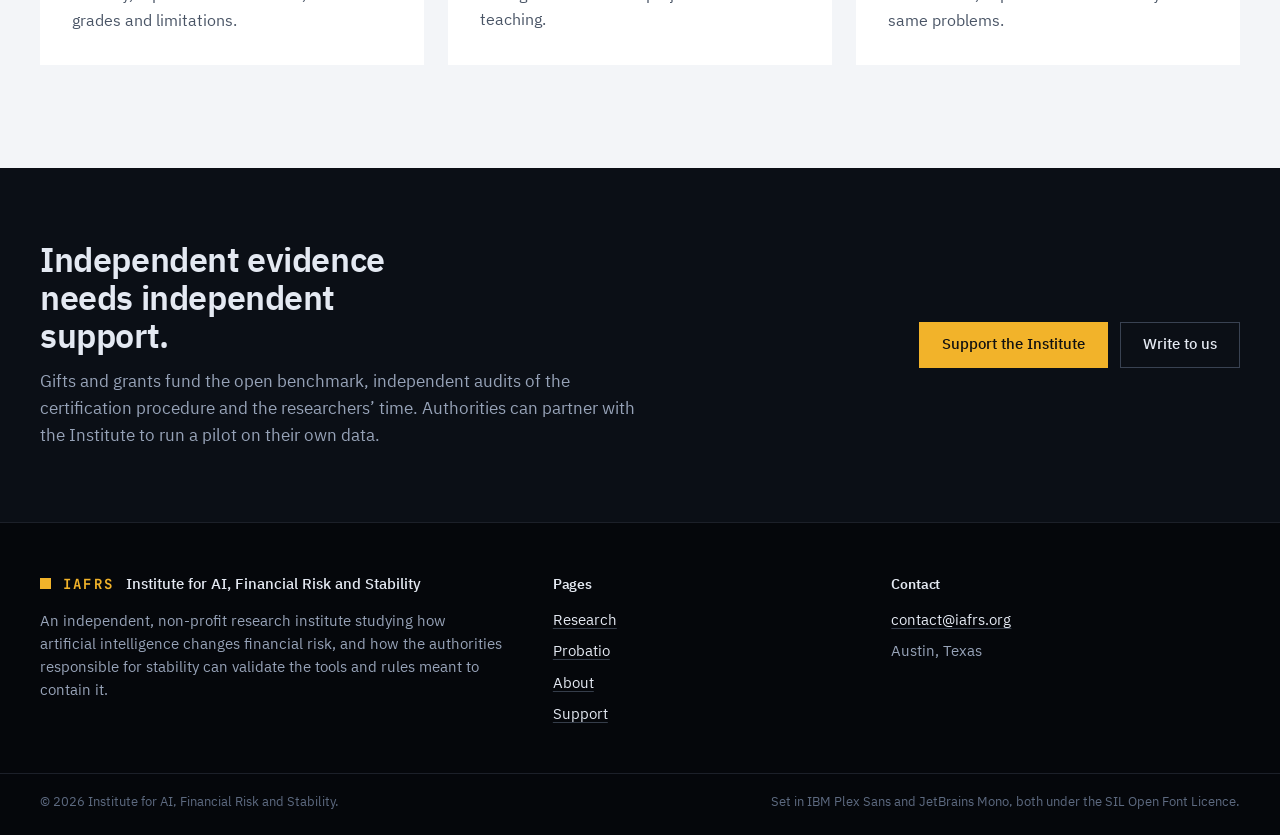
==== commit b94a8b7c: "Remove the 501(c)(3) line" ====
--- a/index.html
+++ b/index.html
@@ -128,7 +128,6 @@
         <span class="brand__name">Institute for AI, Financial Risk and Stability</span>
       </a>
       <p>An independent, non-profit research institute studying how artificial intelligence changes financial risk, and how the authorities responsible for stability can validate the tools and rules meant to contain it.</p>
-      <p>A 501(c)(3) non-profit organisation. Austin, Texas.</p>
     </div>
     <div>
       <h4>Pages</h4>
